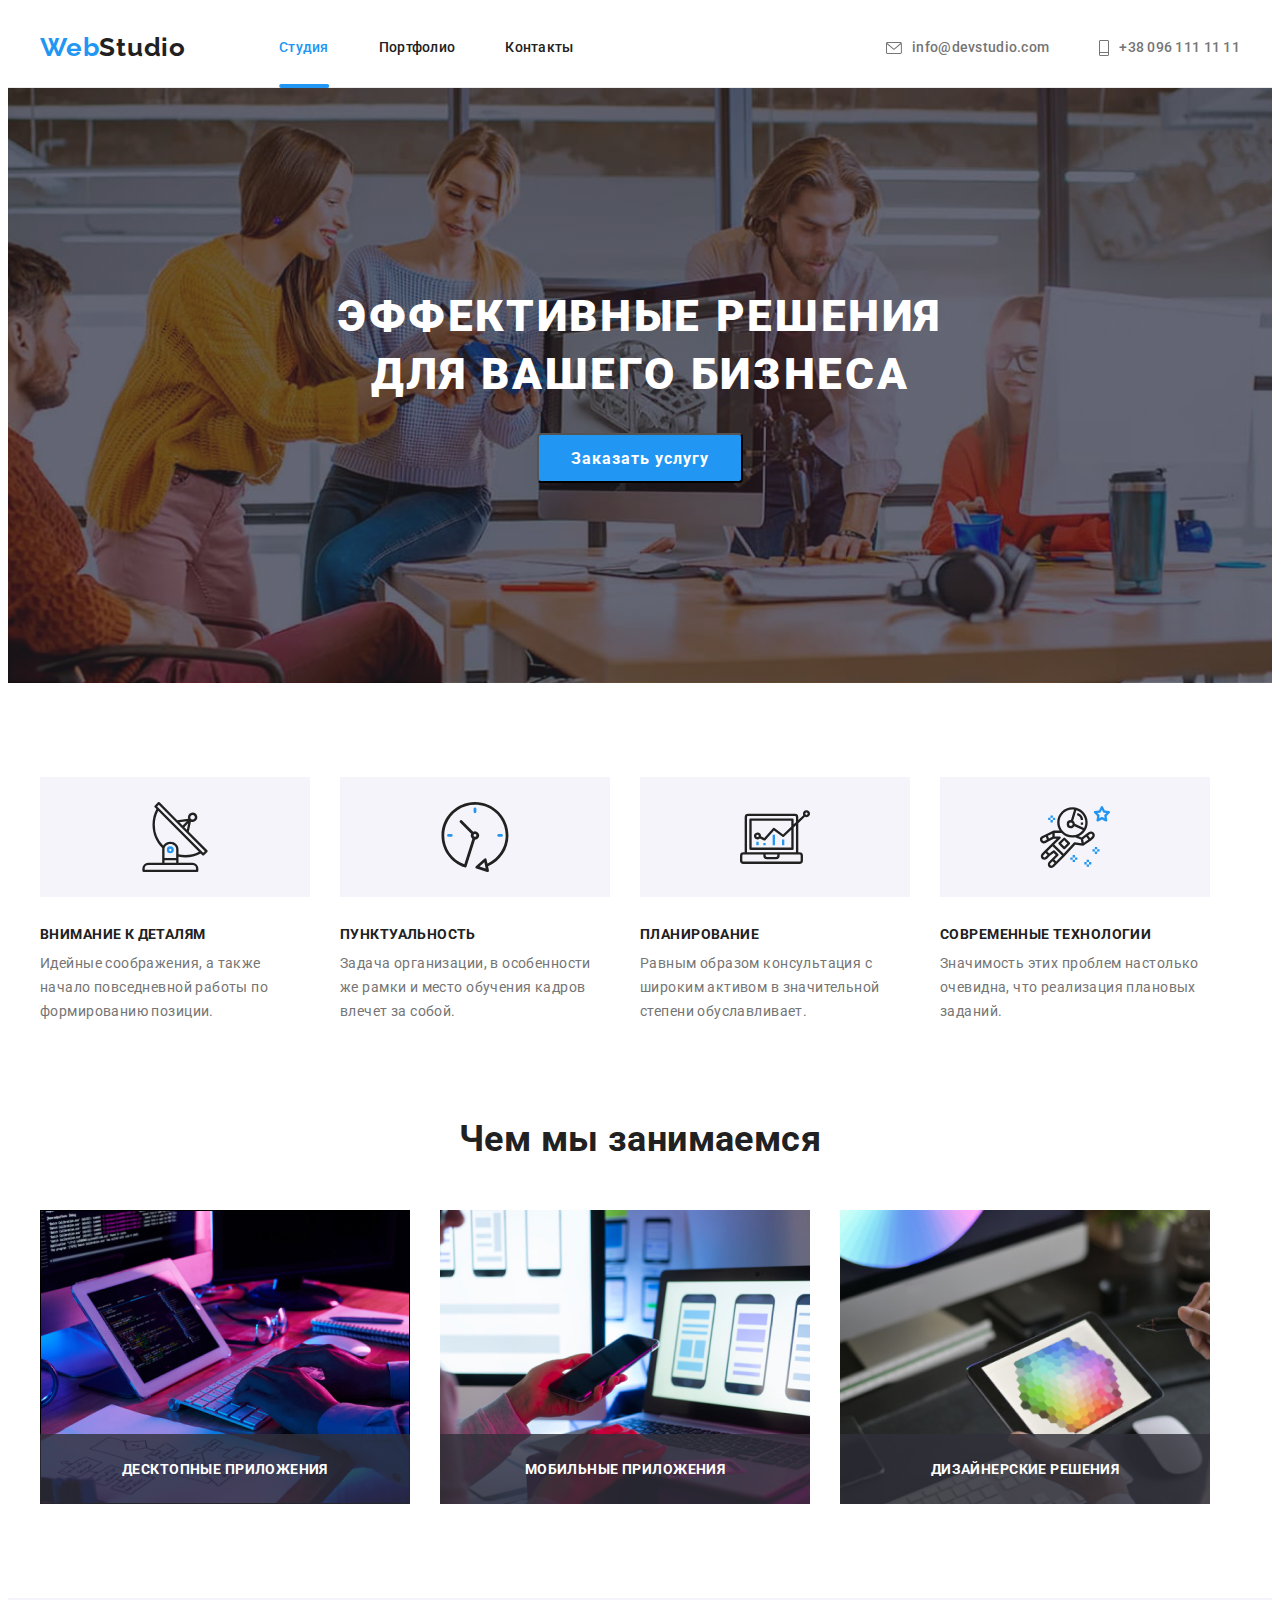
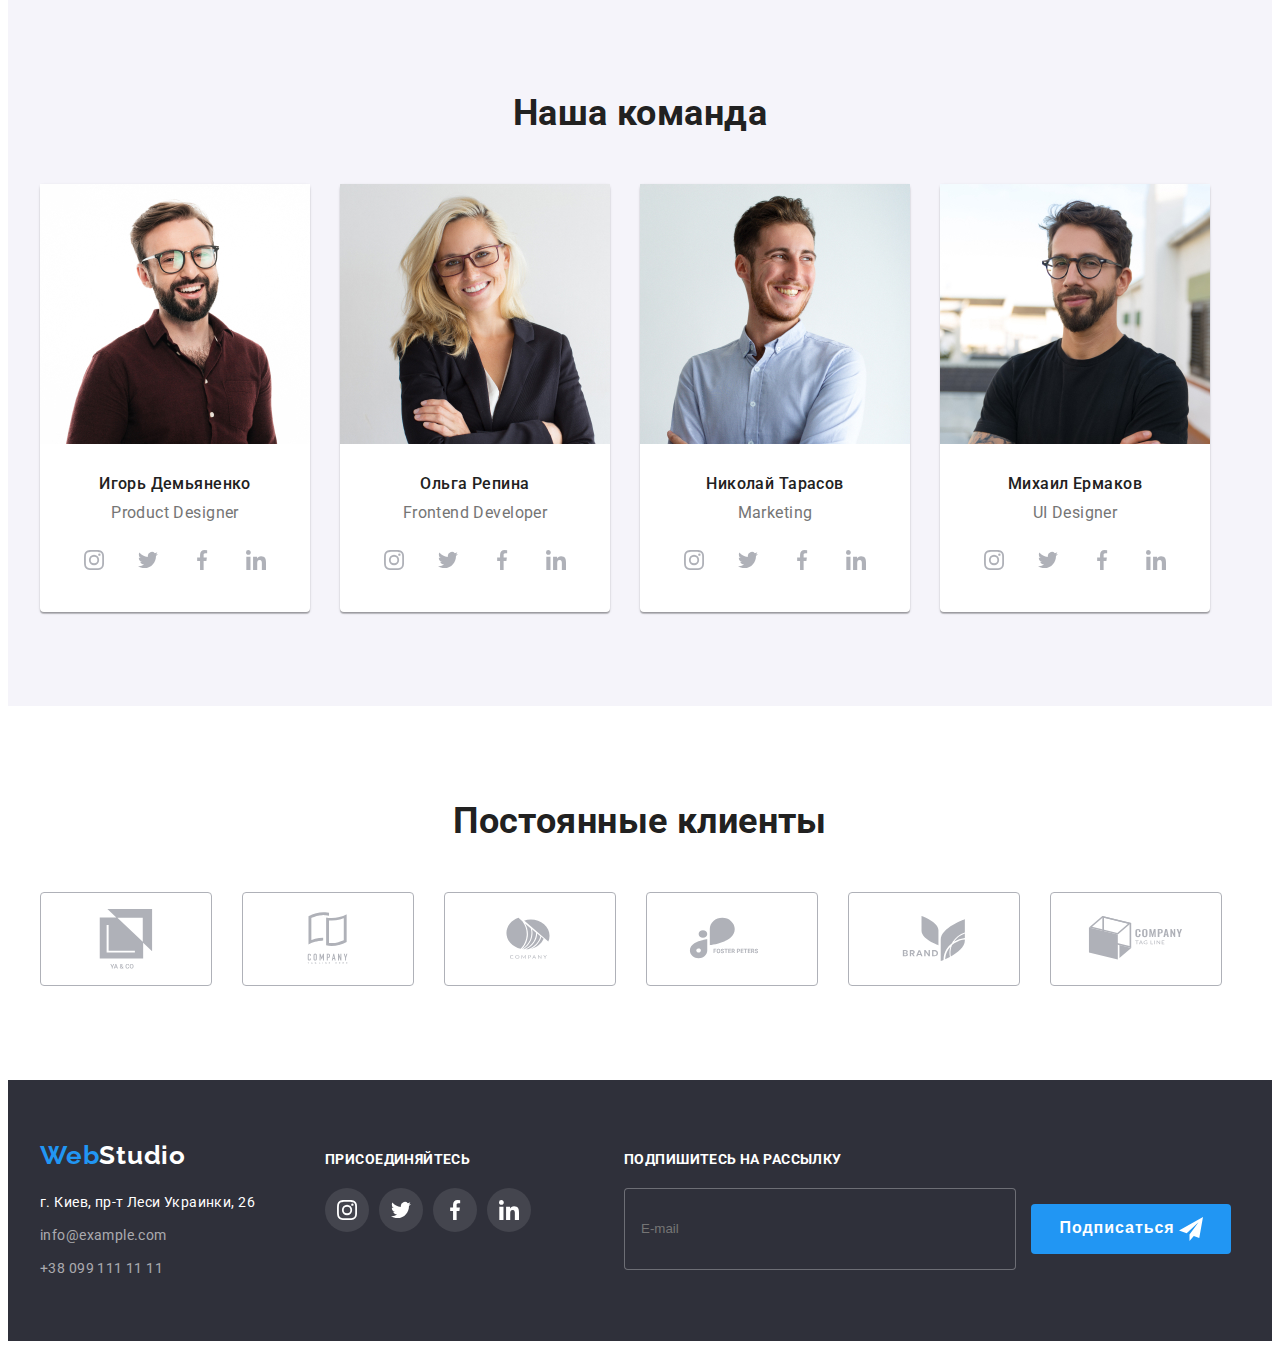
==== index.html @ 4525db83 "Добавляет файлы html и css" ====
<!DOCTYPE html>
<html lang="ru">

<head>
    <meta charset="UTF-8">
    <meta http-equiv="X-UA-Compatible" content="IE=edge">
    <meta name="viewport" content="width=device-width, initial-scale=1.0">
    <title>Document</title>
    <link rel="preconnect" href="https://fonts.googleapis.com">
    <link rel="preconnect" href="https://fonts.gstatic.com" crossorigin>
    <link
        href="https://fonts.googleapis.com/css2?family=Raleway:wght@700&family=Roboto:wght@400;500;700;900&display=swap"
        rel="stylesheet">
    <link rel="stylesheet" href="https://cdnjs.cloudflare.com/ajax/libs/modern-normalize/1.1.0/modern-normalize.min.css"
        integrity="sha512-wpPYUAdjBVSE4KJnH1VR1HeZfpl1ub8YT/NKx4PuQ5NmX2tKuGu6U/JRp5y+Y8XG2tV+wKQpNHVUX03MfMFn9Q=="
        crossorigin="anonymous" referrerpolicy="no-referrer" />
    <link rel="stylesheet" href="./css/style.css">
</head>

<body>
    <!--Главный хедер-->
    <header class="site-header">
        <!--Меню навигации-->
        <div class="container header-section">
            <nav class="nav">

                <a class="site-logo" href="/"><span>Web</span>Studio</a>

                <ul class="site-nav list">
                    <li class="menu-link">
                        <a href="" class="link current">Студия</a>
                    </li>
                    <li class="menu-link">
                        <a class="link" href="./portfolio.html">Портфолио</a>
                    </li>
                    <li class="menu-link">
                        <a class="link" href="">Контакты</a>
                    </li>
                </ul>
            </nav>
            <!--Контакты в меню-->
            <ul class="header-links list">
                <li class="contact-link">
                    <a class="link header-link" href="mailto:info@devstudio.com">
                        <svg class="header-icon" width="16px" height="12px">
                            <use href="./images/sprite.svg#mail"></use>
                        </svg>info@devstudio.com
                    </a>
                </li>
                <li class="contact-link">
                    <a class="link header-link" href="tel:+380961111111">
                        <svg class="header-icon" width="10px" height="16px">
                            <use href="./images/sprite.svg#mobile"></use>
                        </svg>+38 096 111 11 11

                    </a>
                </li>
            </ul>

        </div>

    </header>

    <main>
        <!--Герой-->
        <section class="section-hero">
            <div class="container">
                <h1 class="main-title">Эффективные решения <br>
                    для вашего бизнеса</h1>
                <button data-modal-open type="button" class="hero-button">
                    <!-- <svg class="hero-icon">
                        <use href="./images/sprite.svg#instagram"></use>
                    </svg>
                    <svg class="hero-icon-after">
                        <use href="./images/sprite.svg#twitter"></use>
                    </svg> -->
                    Заказать услугу
                </button>
            </div>
        </section>

        <!--Преимущества-->
        <section class="section-advant">
            <div class="container advant-section">
                <h2 class="section-title visually-hidden">Преимущества</h2>
                <ul class="list advant">

                    <li class="advant-descript">
                        <div class="svg-descript">
                            <svg class="descript-icon">
                                <use href="./images/sprite.svg#antenna"></use>
                            </svg>
                        </div>
                        <h3 class="subtitle">Внимание к деталям</h3>
                        <p class="descript">Идейные соображения, а также начало повседневной работы по формированию
                            позиции.</p>
                    </li>

                    <li class="advant-descript">
                        <div class="svg-descript">
                            <svg class="descript-icon">
                                <use href="./images/sprite.svg#clock"></use>
                            </svg>
                        </div>
                        <h3 class="subtitle">Пунктуальность</h3>
                        <p class="descript">Задача организации, в особенности же рамки и место обучения кадров влечет за
                            собой.</p>
                    </li>

                    <li class="advant-descript">
                        <div class="svg-descript">
                            <svg class="descript-icon">
                                <use href="./images/sprite.svg#diagram"></use>
                            </svg>
                        </div>
                        <h3 class="subtitle">Планирование</h3>
                        <p class="descript">Равным образом консультация с широким активом в значительной степени
                            обуславливает.</p>
                    </li>

                    <li class="advant-descript">
                        <div class="svg-descript">
                            <svg class="descript-icon">
                                <use href="./images/sprite.svg#astronaut"></use>
                            </svg>
                        </div>
                        <h3 class="subtitle">Современные технологии</h3>
                        <p class="descript">Значимость этих проблем настолько очевидна, что реализация плановых заданий.
                        </p>
                    </li>

                </ul>
            </div>
        </section>

        <!--Чем мы занимаемся-->
        <section class="section-works">
            <div class="container works">
                <h2 class="section-title">Чем мы занимаемся</h2>

                <ul class="works-list">

                    <li class="works-item">
                        <img class="works-img" src="./images/box1.jpg" width="370" alt="Рабочий стол с клавиатурой" />
                        <div class="works-container">
                            <h3 class="works-title">Десктопные приложения</h3>
                        </div>
                    </li>

                    <li class="works-item">
                        <img class="works-img" src="./images/box2.jpg" width="370" alt="Ноутбук с телефоном" />
                        <div class="works-container">
                            <h3 class="works-title">Мобильные приложения</h3>
                        </div>
                    </li>

                    <li class="works-item">
                        <img class="works-img" src="./images/box3.jpg" width="370" alt="Планшет с палитрой цветов" />
                        <div class="works-container">
                            <h3 class="works-title">Дизайнерские решения</h3>
                        </div>
                    </li>

                </ul>
            </div>

        </section>

        <!--Наша команда-->
        <section class="section-comand">
            <div class="container">
                <h2 class="section-title">Наша команда</h2>
                <ul class="list-comand">

                    <li class="comand-item">
                        <img class="comand-img" src="./images/img1.jpg" width="270" alt="Мужчина" />
                        <div class="item-container">
                            <h3 class="subtitle">Игорь Демьяненко</h3>
                            <p class="descript">Product Designer</p>
                            <ul class="comand-list-icon">

                                <li class="command-item-icon">
                                    <a class="comand-item-link" href="">
                                        <svg class="social-icon">
                                            <use href="./images/sprite.svg#instagram"></use>
                                        </svg>
                                    </a>
                                </li>

                                <li class="command-item-icon">
                                    <a class="comand-item-link" href="">
                                        <svg class="social-icon">
                                            <use href="./images/sprite.svg#twitter"></use>
                                        </svg>
                                    </a>
                                </li>

                                <li class="command-item-icon">
                                    <a class="comand-item-link" href="">
                                        <svg class="social-icon">
                                            <use href="./images/sprite.svg#facebook"></use>
                                        </svg>
                                    </a>
                                </li>

                                <li class="command-item-icon">
                                    <a class="comand-item-link" href="">
                                        <svg class="social-icon">
                                            <use href="./images/sprite.svg#linkedin"></use>
                                        </svg>
                                    </a>
                                </li>

                            </ul>
                        </div>
                    </li>

                    <li class="comand-item">
                        <img class="comand-img" src="./images/img2.jpg" width="270" alt="Девушка" />
                        <div class="item-container">
                            <h3 class="subtitle">Ольга Репина</h3>
                            <p class="descript">Frontend Developer</p>
                            <ul class="comand-list-icon">

                                <li class="command-item-icon">
                                    <a class="comand-item-link" href="">
                                        <svg class="social-icon">
                                            <use class="icon" href="./images/sprite.svg#instagram"></use>
                                        </svg>
                                    </a>
                                </li>

                                <li class="command-item-icon">
                                    <a class="comand-item-link" href="">
                                        <svg class="social-icon">
                                            <use href="./images/sprite.svg#twitter"></use>
                                        </svg>
                                    </a>
                                </li>

                                <li class="command-item-icon">
                                    <a class="comand-item-link" href="">
                                        <svg class="social-icon">
                                            <use href="./images/sprite.svg#facebook"></use>
                                        </svg>
                                    </a>
                                </li>

                                <li class="command-item-icon">
                                    <a class="comand-item-link" href="">
                                        <svg class="social-icon">
                                            <use href="./images/sprite.svg#linkedin"></use>
                                        </svg>
                                    </a>
                                </li>

                            </ul>
                        </div>
                    </li>

                    <li class="comand-item">
                        <img class="comand-img" src="./images/img3.jpg" width="270" alt="Мужчина" />
                        <div class="item-container">
                            <h3 class="subtitle">Николай Тарасов</h3>
                            <p class="descript">Marketing</p>
                            <ul class="comand-list-icon">

                                <li class="command-item-icon">
                                    <a class="comand-item-link" href="">
                                        <svg class="social-icon">
                                            <use class="icon" href="./images/sprite.svg#instagram"></use>
                                        </svg>
                                    </a>
                                </li>

                                <li class="command-item-icon">
                                    <a class="comand-item-link" href="">
                                        <svg class="social-icon">
                                            <use href="./images/sprite.svg#twitter"></use>
                                        </svg>
                                    </a>
                                </li>

                                <li class="command-item-icon">
                                    <a class="comand-item-link" href="">
                                        <svg class="social-icon">
                                            <use href="./images/sprite.svg#facebook"></use>
                                        </svg>
                                    </a>
                                </li>

                                <li class="command-item-icon">
                                    <a class="comand-item-link" href="">
                                        <svg class="social-icon">
                                            <use href="./images/sprite.svg#linkedin"></use>
                                        </svg>
                                    </a>
                                </li>

                            </ul>
                        </div>
                    </li>

                    <li class="comand-item">
                        <img class="comand-img" src="./images/img4.jpg" width="270" alt="Мужчина" />
                        <div class="item-container">
                            <h3 class="subtitle">Михаил Ермаков</h3>
                            <p class="descript">UI Designer</p>
                            <ul class="comand-list-icon">

                                <li class="command-item-icon">
                                    <a class="comand-item-link" href="">
                                        <svg class="social-icon">
                                            <use class="icon" href="./images/sprite.svg#instagram"></use>
                                        </svg>
                                    </a>
                                </li>

                                <li class="command-item-icon">
                                    <a class="comand-item-link" href="">
                                        <svg class="social-icon">
                                            <use href="./images/sprite.svg#twitter"></use>
                                        </svg>
                                    </a>
                                </li>

                                <li class="command-item-icon">
                                    <a class="comand-item-link" href="">
                                        <svg class="social-icon">
                                            <use href="./images/sprite.svg#facebook"></use>
                                        </svg>
                                    </a>
                                </li>

                                <li class="command-item-icon">
                                    <a class="comand-item-link" href="">
                                        <svg class="social-icon">
                                            <use href="./images/sprite.svg#linkedin"></use>
                                        </svg>
                                    </a>
                                </li>

                            </ul>
                        </div>
                    </li>

                </ul>
            </div>
        </section>

        <!--Клиенты-->
        <section class="clients">
            <div class="container">
                <h2 class="section-title">Постоянные клиенты</h2>
                <ul class="clients-list">
                    <li class="clients-item">
                        <a href="" class="clients-link">
                            <svg class="clients-icon">
                                <use href="./images/sprite.svg#logo1"></use>
                            </svg>
                        </a>
                    </li>
                    <li class="clients-item">
                        <a href="" class="clients-link">
                            <svg class="clients-icon">
                                <use href="./images/sprite.svg#logo2"></use>
                            </svg>
                        </a>
                    </li>
                    <li class="clients-item">
                        <a href="" class="clients-link">
                            <svg class="clients-icon">
                                <use href="./images/sprite.svg#logo3"></use>
                            </svg>
                        </a>
                    </li>
                    <li class="clients-item">
                        <a href="" class="clients-link">
                            <svg class="clients-icon">
                                <use href="./images/sprite.svg#logo4"></use>
                            </svg>
                        </a>
                    </li>
                    <li class="clients-item">
                        <a href="" class="clients-link">
                            <svg class="clients-icon">
                                <use href="./images/sprite.svg#logo5"></use>
                            </svg>
                        </a>
                    </li>
                    <li class="clients-item">
                        <a href="" class="clients-link">
                            <svg class="clients-icon">
                                <use href="./images/sprite.svg#logo6"></use>
                            </svg>
                        </a>
                    </li>

                </ul>
            </div>
        </section>
    </main>

    <footer class="footer">
        <div class="container footer-container">
            <div class="adress-container">
                <a class="site-logo footer-logo" href="/"><span>Web</span>Studio</a>
                <address class="footer-discript">

                    <p class="footer-item">г. Киев, пр-т Леси Украинки, 26</p>

                    <a href="" class="footer-link">info@example.com</a>

                    <a href="" class="footer-link">+38 099 111 11 11</a>


                </address>
            </div>

            <div class="join">
                <p class="join-title">Присоединяйтесь</p>
                <ul class="join-list">
                    <li class="join-item">
                        <a href="" class="join-link">
                            <svg class="join-icon">
                                <use href="./images/sprite.svg#instagram"></use>
                            </svg>
                        </a>
                    </li>
                    <li class="join-item">
                        <a href="" class="join-link">
                            <svg class="join-icon">
                                <use href="./images/sprite.svg#twitter"></use>
                            </svg>
                        </a>
                    </li>
                    <li class="join-item">
                        <a href="" class="join-link">
                            <svg class="join-icon">
                                <use href="./images/sprite.svg#facebook"></use>
                            </svg>
                        </a>
                    </li>
                    <li>
                        <a href="" class="join-link">
                            <svg class="join-icon">
                                <use href="./images/sprite.svg#linkedin"></use>
                            </svg>
                        </a>
                    </li>
                </ul>
            </div>

            <form class="footer-form" name="footer-form">
                <p class="join-title">Подпишитесь на рассылку</p>
                <label for="mail"></label>
                <input class="footer-input" type="email" name="mail" placeholder="E-mail" id="mail">
                <button class="submit-button" type="submit">
                    <svg class="submit-icon">
                        <use href="./images/sprite.svg#join"></use>
                    </svg>
                    Подписаться
                </button>

            </form>
        </div>
    </footer>

    <div class="backdrop is-hidden" data-modal>
        <div class="modal">
            <button type="button" class="modal-button" data-modal-close>
                <svg class="modal-icon-close">
                    <use href="./images/sprite.svg#close"></use>
                </svg>
            </button>
            <form class="modal-form" name="modal-form" autocomplete="off">
                <p class="modal-form-title">Оставьте свои данные, мы вам перезвоним</p>

                <ul class="modal-form-list">

                    <li class="modal-form-item">
                        <label class="modal-form-label" for="user-name">Имя</label>
                        <input class="modal-form-input" type="text" name="user-name" id="user-name" autocomplete="name">
                        <svg class="modal-icon" width="12px" height="12px">
                            <use href="./images/sprite.svg#name"></use>
                        </svg>
                    </li>

                    <li class="modal-form-item">
                        <label class="modal-form-label" for="user-phone">Телефон</label>
                        <input class="modal-form-input" type="tel" name="user-phone" id="user-phone" autocomplete="tel">
                        <svg class="modal-icon" width="13" height="13">
                            <use href="./images/sprite.svg#phonem"></use>
                        </svg>
                    </li>

                    <li class="modal-form-item">
                        <label class="modal-form-label" for="user-mail">Почта</label>
                        <input class="modal-form-input" type="email" name="mail" id="user-mail" autocomplete="email">
                        <svg class="modal-icon" width="15" height="12">
                            <use href="./images/sprite.svg#mailm"></use>
                        </svg>
                    </li>

                    <li class="modal-form-item">
                        <label class="modal-form-label" for="comments">Комментарий</label>
                        <textarea class="modal-form-textarea" name="comments" rows="6" id="comments"
                            placeholder="Введите текст"></textarea>
                    </li>

                </ul>

                <p class="form-conditions">
                    <label class="form-checkbox-label">
                        <input class="form-checkbox" type="checkbox" name="condition" value="yes">
                        <svg class="form-checkbox-icon" width="16px" height="16px">
                            <use href="./images/sprite.svg#icon-check"></use>
                        </svg>
                        <span>Соглашаюсь с рассылкой и принимаю
                            <a class="form-conditions-link" href=""> Условия договора
                            </a>
                        </span>
                    </label>
                </p>

                <button type="submit" class="modal-form-button">Отправить</button>


            </form>
        </div>
    </div>

    <script src="./js/modal.js">

    </script>

</body>

</html>
---- css/style.css ----
:root {
  --main-text-color: #212121;
  --second-text-color: #757575;
  --another-text-color: rgba(255, 255, 255, 0.6);
  --akcent-color: #2196f3;
  --bg-color: #ffffff;
  --second-bg-color: #f5f4fa;
  --footer-bg-color: #2f303a;
  --icn-color: #afb1b8;
  --transition-timing: cubic-bezier(0.4, 0, 0.2, 1);
}

body {
  /* padding-top: 80px; */
  color: var(--main-text-color);

  font-size: 14px;
  font-family: Roboto, sans-serif;
  font-style: normal;
  font-weight: normal;
  letter-spacing: 0.03em;
}

img {
  display: block;
}

h1,
h2,
h3,
p,
a,
ul {
  margin: 0;
  padding: 0;
}

ul {
  list-style: none;
}

/* цвет основного текста #212121 */
/* вторичный цвет текста #757575 */
/* дополнительный цвет текста rgba(255, 255, 255, 0,6) */
/* акцент #2196F3 */
/* белый #FFFFFF */
/* вторичный цвет фона #F5F4FA */

/* Шапка сайта */

.list {
  list-style: none;
}

.header-section,
.nav,
.header-links {
  display: flex;
  padding: 0;
}

.site-header {
  /* position: fixed;
  width: 100%;
  top: 0; */
  border-bottom: 1px solid rgba(236, 236, 236, 1);
  background-color: var(--bg-color);
  /* z-index: 999; */
}

.header-section {
  align-items: center;
}

.container {
  width: 1200px;
  margin-right: auto;
  margin-left: auto;

  padding-left: 15px;
  padding-right: 15px;
}

.nav {
  align-items: center;
}

.site-logo {
  color: var(--main-text-color);

  font-family: Raleway, sans-serif;
  font-weight: bold;
  font-size: 26px;
  line-height: 1.2;
  letter-spacing: 0.03em;
  text-decoration: none;
}

.site-logo span {
  color: var(--akcent-color);
}

.site-nav {
  margin: 0;
}

.site-nav .link {
  padding-top: 32px;
  padding-bottom: 32px;

  transition-property: color;
  transition-duration: 250ms;
  transition-timing-function: linear;
}

.site-nav .link:hover,
.site-nav .link:focus {
  color: var(--akcent-color);
}

.site-nav {
  display: flex;
  margin-left: 93px;
  padding: 0;
}

.menu-link:not(:last-child) {
  margin-right: 50px;
}

.site-nav .link {
  display: block;
}

.site-nav .link.current {
  color: var(--akcent-color);
}

.menu-link {
  position: relative;
}

.menu-link .current::after {
  content: "";
  display: inline-block;
  position: absolute;
  width: 100%;
  height: 4px;
  bottom: -1px;
  left: 50%;
  transform: translateX(-50%);

  background-color: var(--akcent-color);
  border-radius: 2px;
}

.header-links {
  display: flex;
  justify-content: center;
  align-items: baseline;

  margin-left: auto;
}

.contact-link + .contact-link {
  margin-left: 50px;
}

.link {
  color: var(--main-text-color);

  font-style: normal;
  text-decoration: none;
  font-weight: 500;
  font-size: 14px;
  line-height: 1.1em;
  letter-spacing: 0.02em;
}

.header-adress {
  margin-left: auto;
}

.header-links {
  display: flex;
  align-items: center;
}

.header-links .link,
.footer-discript .link {
  color: var(--second-text-color);

  transition-property: color;
  transition-duration: 250ms;
  transition-timing-function: linear;
}

.header-links .link:hover,
.header-links .link:focus {
  color: var(--akcent-color);
}

.header-link {
  display: flex;
  align-items: center;
}

.header-link:hover .header-icon {
  fill: var(--akcent-color);
}

.header-icon {
  margin-right: 10px;
  border: 0;

  fill: var(--second-text-color);

  transition-property: fill;
  transition-duration: 250ms;
  transition-timing-function: linear;
}

/* основной сайт */

/* секция герой */

.main-title {
  margin-bottom: 30px;

  color: var(--bg-color);
  font-weight: 900;
  font-size: 44px;
  line-height: 1.3;
  letter-spacing: 0.06em;
  text-transform: uppercase;
}

.section-hero {
  max-width: 1600px;
  margin-left: auto;
  margin-right: auto;
  background-image: linear-gradient(
      to bottom,
      rgba(47, 48, 58, 0.4),
      rgba(47, 48, 58, 0.4)
    ),
    url(../images/Img.jpg);
  background-repeat: no-repeat;
  background-position: center;
  background-size: cover;
  text-align: center;
  padding: 200px 0px;
}

.hero-button {
  display: inline-block;
  position: relative;
  min-width: 200px;
  height: 50px;
  padding: 10px 32px;
  /* margin-bottom: 0; */

  border-radius: 4px;

  color: var(--bg-color);
  background-color: var(--akcent-color);

  font-size: 16px;
  font-family: inherit;
  font-style: inherit;
  font-weight: bold;
  font-size: 16px;
  line-height: 1.8em;
  letter-spacing: 0.06em;

  overflow: hidden;

  cursor: pointer;

  transition-property: background-color;
  transition-duration: 250ms;
  transition-timing-function: linear;
}

/* .hero-icon {
  display: inline-flex;
  justify-content: center;
  align-items: baseline;
  width: 20px;
  height: 20px;

  position: absolute;
  top: 50%;
  left: 5px;
  transform: translateY(-50%);

  transition-property: transform;
  transition-duration: 500ms;
  transition-timing-function: cubic-bezier(0.4, 0, 0.2, 1);
}

.hero-button:hover .hero-icon {
  transform: translateY(-45px);
}

.hero-icon-after {
  display: inline-flex;
  justify-content: center;
  align-items: baseline;
  width: 20px;
  height: 20px;

  position: absolute;
  bottom: -50%;
  left: 5px;
  transform: translateY(-50%);

  transition-property: transform;
  transition-duration: 500ms;
  transition-timing-function: cubic-bezier(0.4, 0, 0.2, 1);
}

.hero-button:hover .hero-icon-after {
  transform: translateY(-35px);
} */

/* .hero-button::before {
  content: "";
  display: inline-block;
  margin-right: 10px;
  width: 20px;
  height: 20px;

  
  background-image: url("../images/sprite.svg#instagram");

  transition-property: transform;
  transition-duration: 500ms;
  transition-timing-function: cubic-bezier(0.4, 0, 0.2, 1);
}

.hero-button::after {
  position: absolute;
  content: "";
  display: inline-block;

  top: 50%;
  left: 32px;

  width: 20px;
  height: 20px;
  transform: translateY(calc(-50% + 35px));

  background-color: tomato;

  transition-property: transform;
  transition-duration: 500ms;
  transition-timing-function: cubic-bezier(0.4, 0, 0.2, 1);
}

.hero-button:hover::before {
  transform: translateY(-35px);
}

.hero-button:hover::after {
  transform: translateY(-50%);
} */

.hero-button:hover,
.hero-button:focus {
  background-color: #188ce8;
}

/* Преимущества */
.section-advant {
  margin-bottom: 0;
  padding-top: 94px;
  padding-bottom: 94px;
}

.visually-hidden {
  position: absolute;
  width: 1px;
  height: 1px;
  margin: -1px;
  border: 0;
  padding: 0;

  white-space: nowrap;
  clip-path: inset(100%);
  clip: rect(0 0 0 0);
  overflow: hidden;
}

.advant {
  display: flex;
  flex-wrap: wrap;
  margin: 0;
  padding: 0;
}

.advant-descript {
  width: 270px;
}

.svg-descript {
  display: inline-flex;
  justify-content: center;
  align-items: center;
  margin-bottom: 30px;
  width: 270px;
  height: 120px;
  background-color: var(--second-bg-color);
}

.descript-icon {
  width: 70px;
  height: 70px;
}

/* .advant-descript::before {
  display: block;
  content: "";
  margin-bottom: 30px;
  height: 120px;

  background-color: var(--second-bg-color);
  background-repeat: no-repeat;
  background-position: center;
  background-size: auto;
} */

.advant-descript:nth-child(1):before {
  background-image: url(../images/icons.svg/antenna.svg);
}
.advant-descript:nth-child(2):before {
  background-image: url(../images/icons.svg/clock.svg);
}
.advant-descript:nth-child(3):before {
  background-image: url(../images/icons.svg/diagram.svg);
}
.advant-descript:nth-child(4):before {
  background-image: url(../images/icons.svg/astronaut.svg);
}

.advant-descript:not(:last-child) {
  margin-right: 30px;
}

.section-title {
  margin-bottom: 50px;
  font-weight: 700;
  font-size: 36px;
  text-align: center;
}

.section-advant .section-title {
  height: 0px;
  padding: 0;
  margin-top: 0;
  margin-bottom: 94px;
}

.subtitle {
  margin-top: 0;
}

.list.advant .subtitle {
  margin-bottom: 10px;
}

.section-advant .subtitle {
  font-size: 14px;
  font-weight: bold;
  line-height: 1.1em;
  letter-spacing: 0.03em;
  text-transform: uppercase;
}

.section-advant .descript {
  color: var(--second-text-color);

  line-height: 1.7em;
}

/* Чем мы занимаемся */
.section-works {
  margin: 0;
  padding-bottom: 94px;
}

.section-title {
  margin-bottom: 50px;
}

.works-list {
  display: flex;
  flex-wrap: wrap;
  margin: 0;
  padding: 0;

  list-style-type: none;
}

.works-item {
  position: relative;
  max-width: calc((100%-60px) / 3);
}

.works-item:hover .works-container {
}

.works-item:not(:nth-child(3n + 3)) {
  margin-right: 30px;
}

.works-item:nth-child(n + 4) {
  margin-top: 30px;
}

.works-container {
  position: absolute;
  bottom: 0;
  padding-top: 27px;
  padding-bottom: 27px;
  width: 100%;

  background-color: rgba(47, 48, 58, 0.8);
}

.works-title {
  padding: 0;
  color: var(--bg-color);
  font-size: 14px;
  font-weight: 700;
  text-align: center;
  text-transform: uppercase;
}

/* Hаша команда */
.section-comand {
  background-color: var(--second-bg-color);
  padding-top: 94px;
  padding-bottom: 94px;
}

.list-comand {
  display: flex;
  flex-wrap: wrap;
  margin: 0;
  padding: 0;

  list-style: none;
}

.comand-item {
  max-width: calc((100%-90px) / 4);
  background-color: var(--bg-color);

  border-radius: 4px;
  box-shadow: 0px 1px 3px rgba(0, 0, 0, 0.12), 0px 1px 1px rgba(0, 0, 0, 0.14),
    0px 2px 1px rgba(0, 0, 0, 0.2);
}

.comand-item:not(:nth-child(4n + 4)) {
  margin-right: 30px;
}

.item-container {
  display: block;
  padding: 30px 32px;
}

.section-comand .subtitle,
.section-comand .descript {
  font-size: 16px;
  line-height: 1.2;
  text-align: center;
}

.section-comand .descript {
  color: var(--second-text-color);
}

.section-comand .subtitle {
  font-weight: 500;
  margin-bottom: 10px;
}

.command-item-icon {
  margin: 0;
  padding: 0;
}

.comand-list-icon {
  display: flex;

  margin-top: 16px;
}

.command-item-icon:not(:last-child) {
  margin-right: 10px;
}

.comand-item-link {
  display: inline-flex;
  justify-content: center;
  align-items: center;
  padding: 0;
  width: 44px;
  height: 44px;
  border-radius: 50%;

  color: #afb1b8;

  transition-property: background-color;
  transition-duration: 250ms;
  transition-timing-function: linear;
}

.comand-item-link:hover {
  background-color: var(--akcent-color);
}

.comand-item-link:hover .social-icon {
  fill: var(--bg-color);
}

.social-icon {
  width: 20px;
  height: 20px;
  fill: currentColor;

  transition-property: fill;
  transition-duration: 250ms;
  transition-timing-function: linear;
}

.social-icon:hover {
  fill: var(--bg-color);
}

/* Клипенты */
.clients {
  padding-top: 94px;
  padding-bottom: 94px;
}

.clients-list {
  display: flex;
  padding: 0;
}

.clients-link {
  display: inline-flex;
  justify-content: center;
  align-items: center;
  width: 170px;
  height: 92px;

  border: 1px solid var(--icn-color);
  border-radius: 4px;

  transition-property: border;
  transition-duration: 250ms;
  transition-timing-function: linear;
}

.clients-icon {
  width: 106px;
  height: 60px;

  fill: var(--icn-color);

  transition-property: fill;
  transition-duration: 250ms;
  transition-timing-function: linear;
}

.clients-link:hover {
  border-color: var(--akcent-color);
}

.clients-link:hover .clients-icon {
  fill: var(--akcent-color);
}

.clients-item:not(:last-child) {
  margin-right: 30px;
}

/* Футер */
.footer {
  padding-top: 60px;
  padding-bottom: 60px;
  background-color: var(--footer-bg-color);
}

.footer-logo {
  padding: 0;
  color: var(--bg-color);
}

.footer-discript {
  margin-top: 20px;
  padding: 0;
}

.footer-item {
  margin: 0;
}

.footer-item:not(:last-child) {
  margin-bottom: 9px;
}

.footer-link:not(:last-child) {
  margin-bottom: 9px;
}

.footer-link {
  display: block;
  color: rgba(255, 255, 255, 0.6);

  text-decoration: none;

  transition-property: color;
  transition-duration: 250ms;
  transition-timing-function: linear;
}

.footer-link:hover,
.footer-link:focus {
  color: var(--second-bg-color);
}

.footer-container {
  display: flex;
  align-items: baseline;
}

.join {
  margin-left: 70px;
}

.join-title {
  margin-bottom: 20px;
  color: var(--bg-color);

  font-weight: 700;
  line-height: 1.2;
  text-transform: uppercase;
}

.join-list {
  display: inline-flex;
}

.join-item:not(:last-child) {
  margin-right: 10px;
}

.join-link {
  display: inline-flex;
  justify-content: center;
  align-items: center;
  width: 44px;
  height: 44px;
  background-color: rgba(255, 255, 255, 0.1);
  color: var(--bg-color);

  border-radius: 50%;

  transition-property: background-color;
  transition-duration: 250ms;
  transition-timing-function: linear;
}

.join-link:hover,
.join-link:focus {
  background-color: var(--akcent-color);
}

.join-icon {
  width: 20px;
  height: 20px;
  fill: currentColor;
}

/* Секция портфолио */

.portfolio {
  padding-top: 94px;
  padding-bottom: 94px;
}

.section-portfolio .subtitle {
  color: var(--main-text-color);

  font-weight: bold;
  font-size: 18px;
  line-height: 2;
}

.portfolio-button-list {
  display: flex;
  justify-content: center;
  margin-top: 0;
  margin-bottom: 50px;
}

.portfolio-list {
  display: flex;
  flex-wrap: wrap;
  margin: 0;
  padding: 0;

  list-style: none;
}

.portfolio-buttons {
  border-radius: 4px;
}

.button {
  display: inline-block;
  color: var(--main-text-color);
  background-color: var(--second-bg-color);

  font-family: Roboto, sans-serif;
  font-style: normal;
  font-weight: 500;
  font-size: 16px;
  line-height: 1.6em;

  cursor: pointer;

  padding: 6px 22px;
  border: 0;
  border-radius: 4px;

  transition-property: background-color, box-shadow, color;
  transition-duration: 250ms;
  transition-timing-function: linear;
}

.button:hover,
.button:focus {
  color: var(--bg-color);
  background-color: var(--akcent-color);
  box-shadow: 0px 3px 1px rgba(0, 0, 0, 0.1), 0px 1px 2px rgba(0, 0, 0, 0.08),
    0px 2px 2px rgba(0, 0, 0, 0.12);
}

.portfolio-items {
  padding: 0;
  max-width: calc((100%-60px) / 3);
}

.portfolio-link {
  display: block;
  padding: 0;
  text-decoration: none;
  overflow: hidden;
}

.portfolio-link:hover,
.portfolio-link:focus {
  box-shadow: 0px 1px 1px rgba(0, 0, 0, 0.12), 0px 4px 4px rgba(0, 0, 0, 0.06),
    1px 4px 6px rgba(0, 0, 0, 0.16);
}

.product-img-thumb {
  position: relative;
  overflow: hidden;
}

.portfolio-img {
  overflow: hidden;
}

.portfolio-descript-hover {
  position: absolute;
  top: 0;
  left: 0;
  padding: 63px 24px;
  width: 100%;
  height: 100%;

  transform: translateY(101%);

  font-size: 18px;
  line-height: 1.5;
  color: var(--bg-color);

  background-color: rgba(33, 150, 243, 0.9);

  transition-property: transform;
  transition-duration: 250ms;
  transition-timing-function: linear;
}

.portfolio-link:hover .portfolio-descript-hover {
  transform: translateX(0);
}

.descriopion-container {
  border: 1px solid #eeeeee;
  border-top: 0;
  padding: 20px 24px;
}

.portfolio-items:not(:nth-child(3n + 3)) {
  margin-right: 30px;
}

.portfolio-items:not(:nth-last-child(-n + 3)) {
  margin-bottom: 30px;
}

.portfolio-buttons:not(:last-child) {
  margin-right: 8px;
}

.section-portfolio .descript {
  color: var(--second-text-color);

  font-size: 16px;
  line-height: 1.8;
}

.portfolio {
  margin: 0;
  padding: 94px 0;

  text-decoration: none;
}

.portfolio .subtitle {
  margin-top: 0;
  margin-bottom: 4px;

  line-height: 2;
}

.portfolio .descript {
  margin-top: 0;

  line-height: 1.8em;
}

/* Футер */

.footer-section {
  background-color: #2f303a;
}

.footer-discript {
  color: var(--bg-color);

  font-weight: normal;
  font-style: normal;
  font-size: 14px;
  line-height: 1.7em;
  letter-spacing: 0.03em;
}

.footer-section .site-logo {
  color: var(--bg-color);
}

.link.footer-link:hover,
.link.footer-link:focus {
  color: var(--bg-color);
}

.footer-links:last-child {
  margin-bottom: 0;
}

.footer-form {
  margin-left: 93px;
}

.footer-form input {
  width: 358px;
  height: 50px;

  padding: 15px 16px;
  border: 1px solid rgba(255, 255, 255, 0.3);

  border-radius: 4px;
  background-color: var(--footer-bg-color);
  color: var(--second-bg-color);
}

.footer-input:focus {
  outline: none;
}

.submit-button {
  display: inline-flex;
  align-items: center;
  margin-left: 12px;
  padding: 10px 28px;
  position: relative;
  width: 200px;
  height: 50px;
  border: 0;
  border-radius: 4px;

  background-color: var(--akcent-color);
  color: #ffffff;

  font-size: 16px;
  font-weight: 700;
  line-height: 1.8;
  letter-spacing: 0.06em;
  color: var(--bg-color);

  /* text-align: left; */

  cursor: pointer;

  transition-property: background-color;
  transition-duration: 250ms;
  transition-timing-function: linear;
}

.submit-button:hover,
.submit-button:focus {
  background-color: #188ce8;
}

.submit-icon {
  /* margin-left: 12px; */
  position: absolute;
  width: 24px;
  height: 24px;
  top: 13px;
  right: 28px;
}

/* Модальное окно */

.backdrop {
  position: fixed;
  top: 0;
  left: 0;

  width: 100%;
  height: 100%;

  background-color: rgba(0, 0, 0, 0.2);

  transition: opacity 500ms var(--transition-timing);

  opacity: 1;
}

.backdrop.is-hidden {
  opacity: 0;
  pointer-events: none;
}

.modal {
  position: absolute;
  padding: 40px 39px;
  top: 50%;
  left: 50%;
  transform: translate(-50%, -50%) scale(1);

  min-width: 528px;
  min-height: 581px;

  background-color: var(--bg-color);
  border-radius: 4px;

  transition: transform 250ms var(--transition-timing);
}

.backdrop.is-hidden .modal {
  transform: translate(-50%, -50%) scale(0.8);
}

.modal-button {
  position: absolute;
  display: flex;
  justify-content: center;
  align-items: center;
  margin: 0;
  padding: 0;
  top: 8px;
  right: 8px;

  width: 30px;
  height: 30px;

  border: 1px solid rgba(0, 0, 0, 0.1);
  border-radius: 50%;

  background-color: var(--bg-color);

  cursor: pointer;
}

.modal-icon-close {
  display: inline-flex;
  width: 11px;
  height: 11px;

  transition: fill 250ms var(--transition-timing);
}

.modal-button:hover {
  fill: var(--akcent-color);
}

.modal-form {
  width: 448px;
}
.modal-form-title {
  margin-bottom: 12px;
  text-align: center;
  font-size: 20px;
  font-weight: 700;
  line-height: 1.2;
}

.modal-form-label {
  display: inline-flex;
}

.modal-form-item {
  margin-bottom: 10px;
  padding: 0;
  position: relative;
  display: flex;
  flex-direction: column;
  width: 448px;
  cursor: pointer;
}

.modal-form-item:hover .modal-form-input {
  border: 1px solid var(--akcent-color);
}

.modal-form-label {
  margin-bottom: 4px;

  color: var(--second-text-color);
}

.modal-form-input {
  padding: 12px 42px;
  width: 448;
  height: 40px;

  border: 1px solid rgba(33, 33, 33, 0.2);
  border-radius: 4px;

  cursor: pointer;

  transition: border 250ms var(--transition-timing);
}

.modal-form-input:hover,
.modal-form-input:focus,
.modal-form-input:active,
.modal-form-textarea:hover,
.modal-form-textarea:focus {
  border-color: var(--akcent-color);
  outline: none;
}

.modal-icon {
  display: inline-flex;
  position: absolute;
  top: 70%;
  left: 15px;
  transform: translateY(-70%);

  transition: fill 250ms var(--transition-timing);
}

.modal-form-input:hover + .modal-icon {
  fill: var(--akcent-color);
}

.modal-form-input:focus + .modal-icon {
  fill: var(--akcent-color);
}

.modal-form-textarea {
  margin-bottom: 20px;
  padding: 12px 16px;
  height: 120px;

  border: 1px solid rgba(33, 33, 33, 0.2);
  border-radius: 4px;
  resize: none;

  cursor: pointer;
}

.form-conditions {
  margin-bottom: 30px;
  text-align: center;
}

.form-conditions-link {
  color: var(--akcent-color);
}

/* .form-checkbox-label::before {
  content: "";
  display: inline-block;
  width: 16px;
  height: 15px;
  background-color: blue;
} */

.form-checkbox-label {
  display: inline-flex;
  align-items: center;
}

.form-checkbox {
  position: absolute;

  -webkit-appearance: none;
  -moz-appearance: none;
  appearance: none;
}

.form-checkbox-icon {
  display: inline-flex;
  margin-right: 8px;

  border: 2px solid var(--main-text-color);
  border-radius: 2px;

  background-color: var(--bg-color);
  fill: var(--bg-color);
}

.form-checkbox:checked + .form-checkbox-icon {
  background-color: var(--akcent-color);
  border: 0px;
  /* fill: var(--bg-color); */
}

.form-checkbox:checked {
  width: 50px;
  height: 50px;
}

.modal-form-button {
  display: block;
  padding: 10px 56px;
  width: 200px;
  height: 50px;
  margin-left: auto;
  margin-right: auto;

  border-radius: 4px;
  border: 0;

  font-weight: 700;
  font-size: 16px;
  line-height: 1.9;
  letter-spacing: 0.06em;

  background-color: var(--akcent-color);
  color: var(--bg-color);

  cursor: pointer;

  transition-property: background-color;
  transition-duration: 250ms;
  transition-timing-function: var(--transition-timing);
}

.modal-form-button:hover,
.modal-form-button:focus {
  background-color: #188ce8;
}
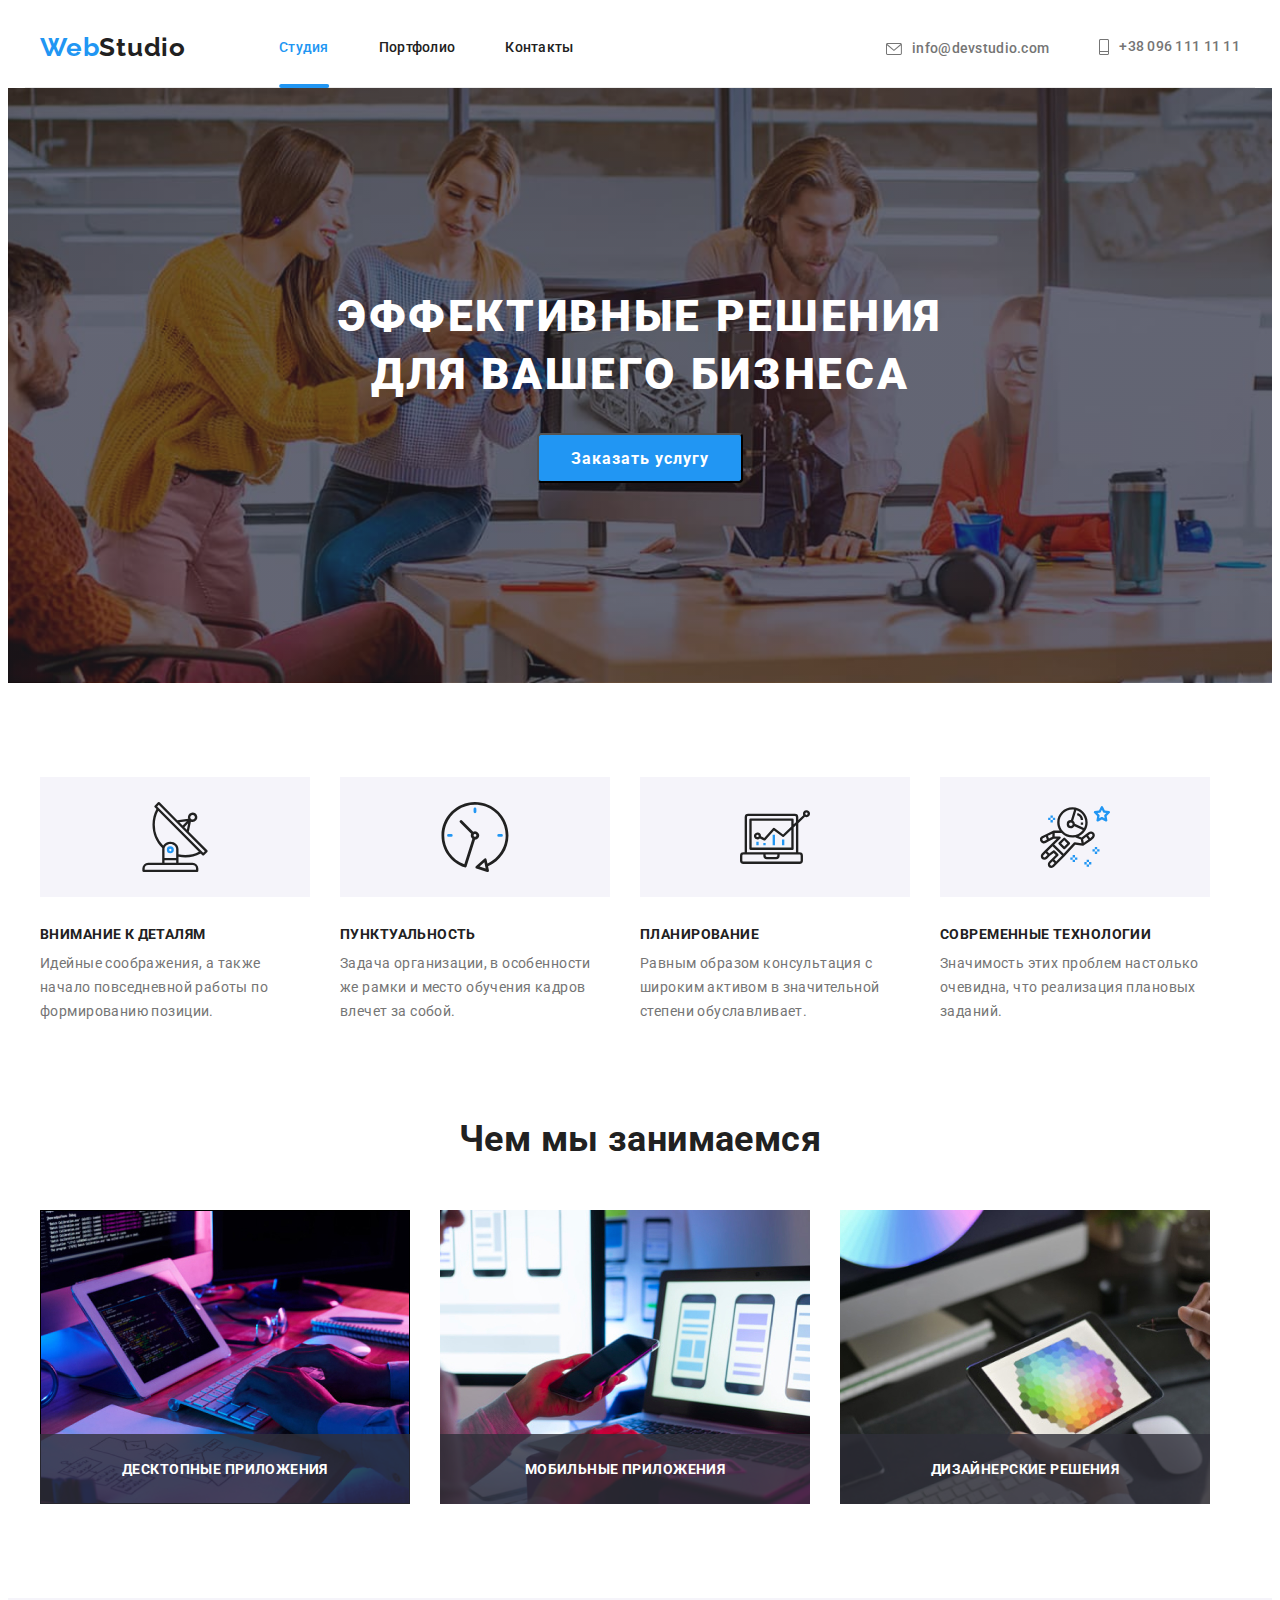
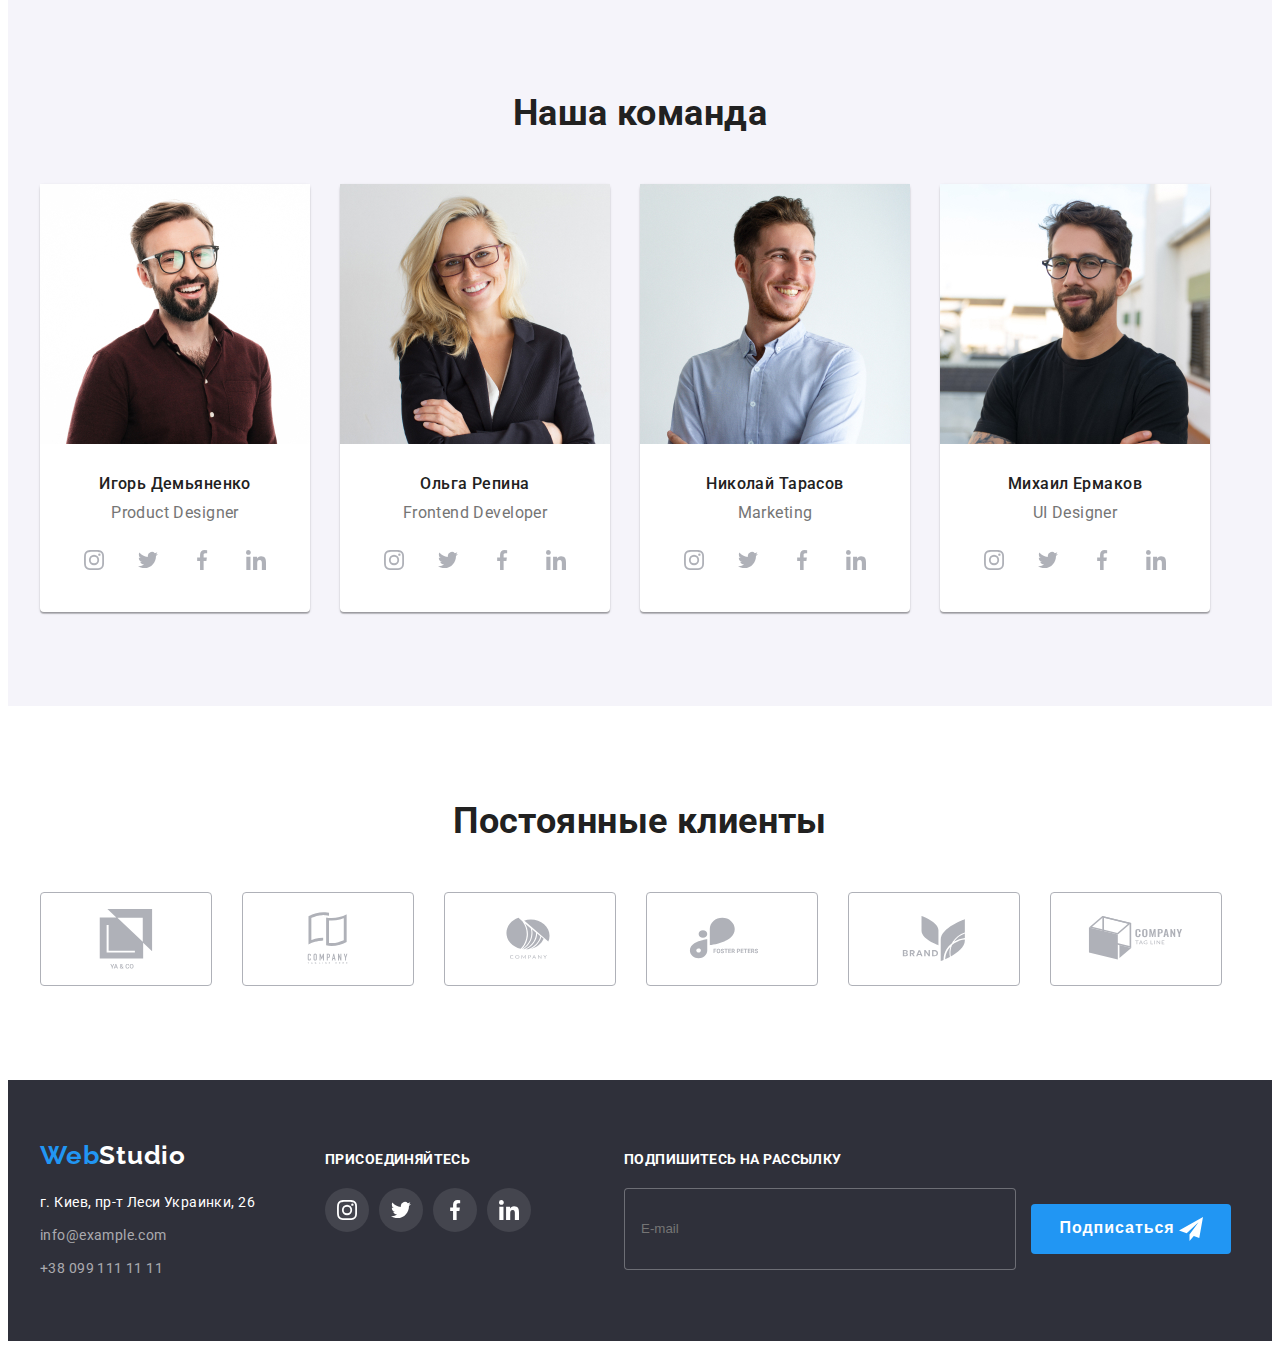
==== commit 2bca26f5: "Добавляет бэм классы для хедера и героя" ====
--- a/index.html
+++ b/index.html
@@ -19,37 +19,37 @@
 
 <body>
     <!--Главный хедер-->
-    <header class="site-header">
+    <header class="header">
         <!--Меню навигации-->
         <div class="container header-section">
-            <nav class="nav">
-
-                <a class="site-logo" href="/"><span>Web</span>Studio</a>
-
-                <ul class="site-nav list">
-                    <li class="menu-link">
-                        <a href="" class="link current">Студия</a>
-                    </li>
-                    <li class="menu-link">
-                        <a class="link" href="./portfolio.html">Портфолио</a>
-                    </li>
-                    <li class="menu-link">
-                        <a class="link" href="">Контакты</a>
+            <nav class="header-section__nav">
+
+                <a class="logo" href="/">Web<span class="logo__color--black">Studio</span></a>
+
+                <ul class="site-nav">
+                    <li class="site-nav__item">
+                        <a href="" class="site-nav__link  site-nav__link--current">Студия</a>
+                    </li>
+                    <li class="site-nav__item">
+                        <a class="site-nav__link" href="./portfolio.html">Портфолио</a>
+                    </li>
+                    <li class="site-nav__item">
+                        <a class="site-nav__link" href="">Контакты</a>
                     </li>
                 </ul>
             </nav>
             <!--Контакты в меню-->
-            <ul class="header-links list">
-                <li class="contact-link">
-                    <a class="link header-link" href="mailto:info@devstudio.com">
-                        <svg class="header-icon" width="16px" height="12px">
+            <ul class="header-contact">
+                <li class="header-contact__item">
+                    <a class="header-contact__link" href="mailto:info@devstudio.com">
+                        <svg class="header-contact__icon" width="16px" height="12px">
                             <use href="./images/sprite.svg#mail"></use>
                         </svg>info@devstudio.com
                     </a>
                 </li>
-                <li class="contact-link">
-                    <a class="link header-link" href="tel:+380961111111">
-                        <svg class="header-icon" width="10px" height="16px">
+                <li class="header-contact__item">
+                    <a class="header-contact__link" href="tel:+380961111111">
+                        <svg class="header-contact__icon" width="10px" height="16px">
                             <use href="./images/sprite.svg#mobile"></use>
                         </svg>+38 096 111 11 11
 
@@ -63,17 +63,11 @@
 
     <main>
         <!--Герой-->
-        <section class="section-hero">
+        <section class="hero">
             <div class="container">
-                <h1 class="main-title">Эффективные решения <br>
+                <h1 class="hero__title">Эффективные решения <br>
                     для вашего бизнеса</h1>
-                <button data-modal-open type="button" class="hero-button">
-                    <!-- <svg class="hero-icon">
-                        <use href="./images/sprite.svg#instagram"></use>
-                    </svg>
-                    <svg class="hero-icon-after">
-                        <use href="./images/sprite.svg#twitter"></use>
-                    </svg> -->
+                <button data-modal-open type="button" class="hero__button">
                     Заказать услугу
                 </button>
             </div>
@@ -404,7 +398,7 @@
     <footer class="footer">
         <div class="container footer-container">
             <div class="adress-container">
-                <a class="site-logo footer-logo" href="/"><span>Web</span>Studio</a>
+                <a class="logo" href="/">Web<span class="logo__color--white">Studio</span></a>
                 <address class="footer-discript">
 
                     <p class="footer-item">г. Киев, пр-т Леси Украинки, 26</p>
--- a/css/style.css
+++ b/css/style.css
@@ -10,6 +10,13 @@
   --transition-timing: cubic-bezier(0.4, 0, 0.2, 1);
 }
 
+/* цвет основного текста #212121 */
+/* вторичный цвет текста #757575 */
+/* дополнительный цвет текста rgba(255, 255, 255, 0,6) */
+/* акцент #2196F3 */
+/* белый #FFFFFF */
+/* вторичный цвет фона #F5F4FA */
+
 body {
   /* padding-top: 80px; */
   color: var(--main-text-color);
@@ -39,13 +46,6 @@
   list-style: none;
 }
 
-/* цвет основного текста #212121 */
-/* вторичный цвет текста #757575 */
-/* дополнительный цвет текста rgba(255, 255, 255, 0,6) */
-/* акцент #2196F3 */
-/* белый #FFFFFF */
-/* вторичный цвет фона #F5F4FA */
-
 /* Шапка сайта */
 
 .list {
@@ -53,13 +53,13 @@
 }
 
 .header-section,
-.nav,
+.header-section__nav,
 .header-links {
   display: flex;
   padding: 0;
 }
 
-.site-header {
+.header-section {
   /* position: fixed;
   width: 100%;
   top: 0; */
@@ -68,7 +68,8 @@
   /* z-index: 999; */
 }
 
-.header-section {
+.header-section,
+.header-section__nav {
   align-items: center;
 }
 
@@ -81,12 +82,8 @@
   padding-right: 15px;
 }
 
-.nav {
-  align-items: center;
-}
-
-.site-logo {
-  color: var(--main-text-color);
+.logo {
+  color: var(--akcent-color);
 
   font-family: Raleway, sans-serif;
   font-weight: bold;
@@ -96,51 +93,56 @@
   text-decoration: none;
 }
 
-.site-logo span {
-  color: var(--akcent-color);
+.logo__color--black {
+  color: var(--main-text-color);
 }
 
 .site-nav {
-  margin: 0;
-}
-
-.site-nav .link {
+  display: flex;
+  margin-left: 93px;
+  padding: 0;
+}
+
+.site-nav__item {
+  position: relative;
+
   padding-top: 32px;
   padding-bottom: 32px;
 
+  cursor: pointer;
+}
+
+.site-nav__item:not(:last-child) {
+  margin-right: 50px;
+}
+
+.site-nav__link {
+  display: block;
+
+  color: var(--main-text-color);
+
+  font-style: normal;
+  text-decoration: none;
+  font-weight: 500;
+  font-size: 14px;
+  line-height: 1.1em;
+  letter-spacing: 0.02em;
+
   transition-property: color;
   transition-duration: 250ms;
-  transition-timing-function: linear;
-}
-
-.site-nav .link:hover,
-.site-nav .link:focus {
+  transition-timing-function: var(--transition-timing);
+}
+
+.site-nav__item:hover .site-nav__link,
+.site-nav__item:focus .site-nav__link {
   color: var(--akcent-color);
 }
 
-.site-nav {
-  display: flex;
-  margin-left: 93px;
-  padding: 0;
-}
-
-.menu-link:not(:last-child) {
-  margin-right: 50px;
-}
-
-.site-nav .link {
-  display: block;
-}
-
-.site-nav .link.current {
+.site-nav__link--current {
   color: var(--akcent-color);
 }
 
-.menu-link {
-  position: relative;
-}
-
-.menu-link .current::after {
+.site-nav__link--current::after {
   content: "";
   display: inline-block;
   position: absolute;
@@ -151,10 +153,11 @@
   transform: translateX(-50%);
 
   background-color: var(--akcent-color);
+
   border-radius: 2px;
 }
 
-.header-links {
+.header-contact {
   display: flex;
   justify-content: center;
   align-items: baseline;
@@ -162,12 +165,16 @@
   margin-left: auto;
 }
 
-.contact-link + .contact-link {
+.header-contact__item:nth-child(2) {
   margin-left: 50px;
 }
 
-.link {
-  color: var(--main-text-color);
+.header-contact__link {
+  display: flex;
+  align-items: center;
+
+  color: var(--second-text-color);
+  text-decoration: none;
 
   font-style: normal;
   text-decoration: none;
@@ -175,41 +182,19 @@
   font-size: 14px;
   line-height: 1.1em;
   letter-spacing: 0.02em;
-}
-
-.header-adress {
-  margin-left: auto;
-}
-
-.header-links {
+
+  transition-property: color;
+  transition-duration: 250ms;
+  transition-timing-function: var(--transition-timing);
+}
+
+.header-contact__link:hover {
+  color: var(--akcent-color);
+}
+
+.header-contact__icon {
   display: flex;
   align-items: center;
-}
-
-.header-links .link,
-.footer-discript .link {
-  color: var(--second-text-color);
-
-  transition-property: color;
-  transition-duration: 250ms;
-  transition-timing-function: linear;
-}
-
-.header-links .link:hover,
-.header-links .link:focus {
-  color: var(--akcent-color);
-}
-
-.header-link {
-  display: flex;
-  align-items: center;
-}
-
-.header-link:hover .header-icon {
-  fill: var(--akcent-color);
-}
-
-.header-icon {
   margin-right: 10px;
   border: 0;
 
@@ -217,25 +202,18 @@
 
   transition-property: fill;
   transition-duration: 250ms;
-  transition-timing-function: linear;
+  transition-timing-function: var(--transition-timing);
+}
+
+.header-contact__link:hover .header-contact__icon {
+  fill: var(--akcent-color);
 }
 
 /* основной сайт */
 
 /* секция герой */
 
-.main-title {
-  margin-bottom: 30px;
-
-  color: var(--bg-color);
-  font-weight: 900;
-  font-size: 44px;
-  line-height: 1.3;
-  letter-spacing: 0.06em;
-  text-transform: uppercase;
-}
-
-.section-hero {
+.hero {
   max-width: 1600px;
   margin-left: auto;
   margin-right: auto;
@@ -252,13 +230,23 @@
   padding: 200px 0px;
 }
 
-.hero-button {
+.hero__title {
+  margin-bottom: 30px;
+
+  color: var(--bg-color);
+  font-weight: 900;
+  font-size: 44px;
+  line-height: 1.3;
+  letter-spacing: 0.06em;
+  text-transform: uppercase;
+}
+
+.hero__button {
   display: inline-block;
   position: relative;
   min-width: 200px;
   height: 50px;
   padding: 10px 32px;
-  /* margin-bottom: 0; */
 
   border-radius: 4px;
 
@@ -282,92 +270,8 @@
   transition-timing-function: linear;
 }
 
-/* .hero-icon {
-  display: inline-flex;
-  justify-content: center;
-  align-items: baseline;
-  width: 20px;
-  height: 20px;
-
-  position: absolute;
-  top: 50%;
-  left: 5px;
-  transform: translateY(-50%);
-
-  transition-property: transform;
-  transition-duration: 500ms;
-  transition-timing-function: cubic-bezier(0.4, 0, 0.2, 1);
-}
-
-.hero-button:hover .hero-icon {
-  transform: translateY(-45px);
-}
-
-.hero-icon-after {
-  display: inline-flex;
-  justify-content: center;
-  align-items: baseline;
-  width: 20px;
-  height: 20px;
-
-  position: absolute;
-  bottom: -50%;
-  left: 5px;
-  transform: translateY(-50%);
-
-  transition-property: transform;
-  transition-duration: 500ms;
-  transition-timing-function: cubic-bezier(0.4, 0, 0.2, 1);
-}
-
-.hero-button:hover .hero-icon-after {
-  transform: translateY(-35px);
-} */
-
-/* .hero-button::before {
-  content: "";
-  display: inline-block;
-  margin-right: 10px;
-  width: 20px;
-  height: 20px;
-
-  
-  background-image: url("../images/sprite.svg#instagram");
-
-  transition-property: transform;
-  transition-duration: 500ms;
-  transition-timing-function: cubic-bezier(0.4, 0, 0.2, 1);
-}
-
-.hero-button::after {
-  position: absolute;
-  content: "";
-  display: inline-block;
-
-  top: 50%;
-  left: 32px;
-
-  width: 20px;
-  height: 20px;
-  transform: translateY(calc(-50% + 35px));
-
-  background-color: tomato;
-
-  transition-property: transform;
-  transition-duration: 500ms;
-  transition-timing-function: cubic-bezier(0.4, 0, 0.2, 1);
-}
-
-.hero-button:hover::before {
-  transform: translateY(-35px);
-}
-
-.hero-button:hover::after {
-  transform: translateY(-50%);
-} */
-
-.hero-button:hover,
-.hero-button:focus {
+.hero__button:hover,
+.hero__button:focus {
   background-color: #188ce8;
 }
 
@@ -696,8 +600,7 @@
   background-color: var(--footer-bg-color);
 }
 
-.footer-logo {
-  padding: 0;
+.logo__color--white {
   color: var(--bg-color);
 }
 
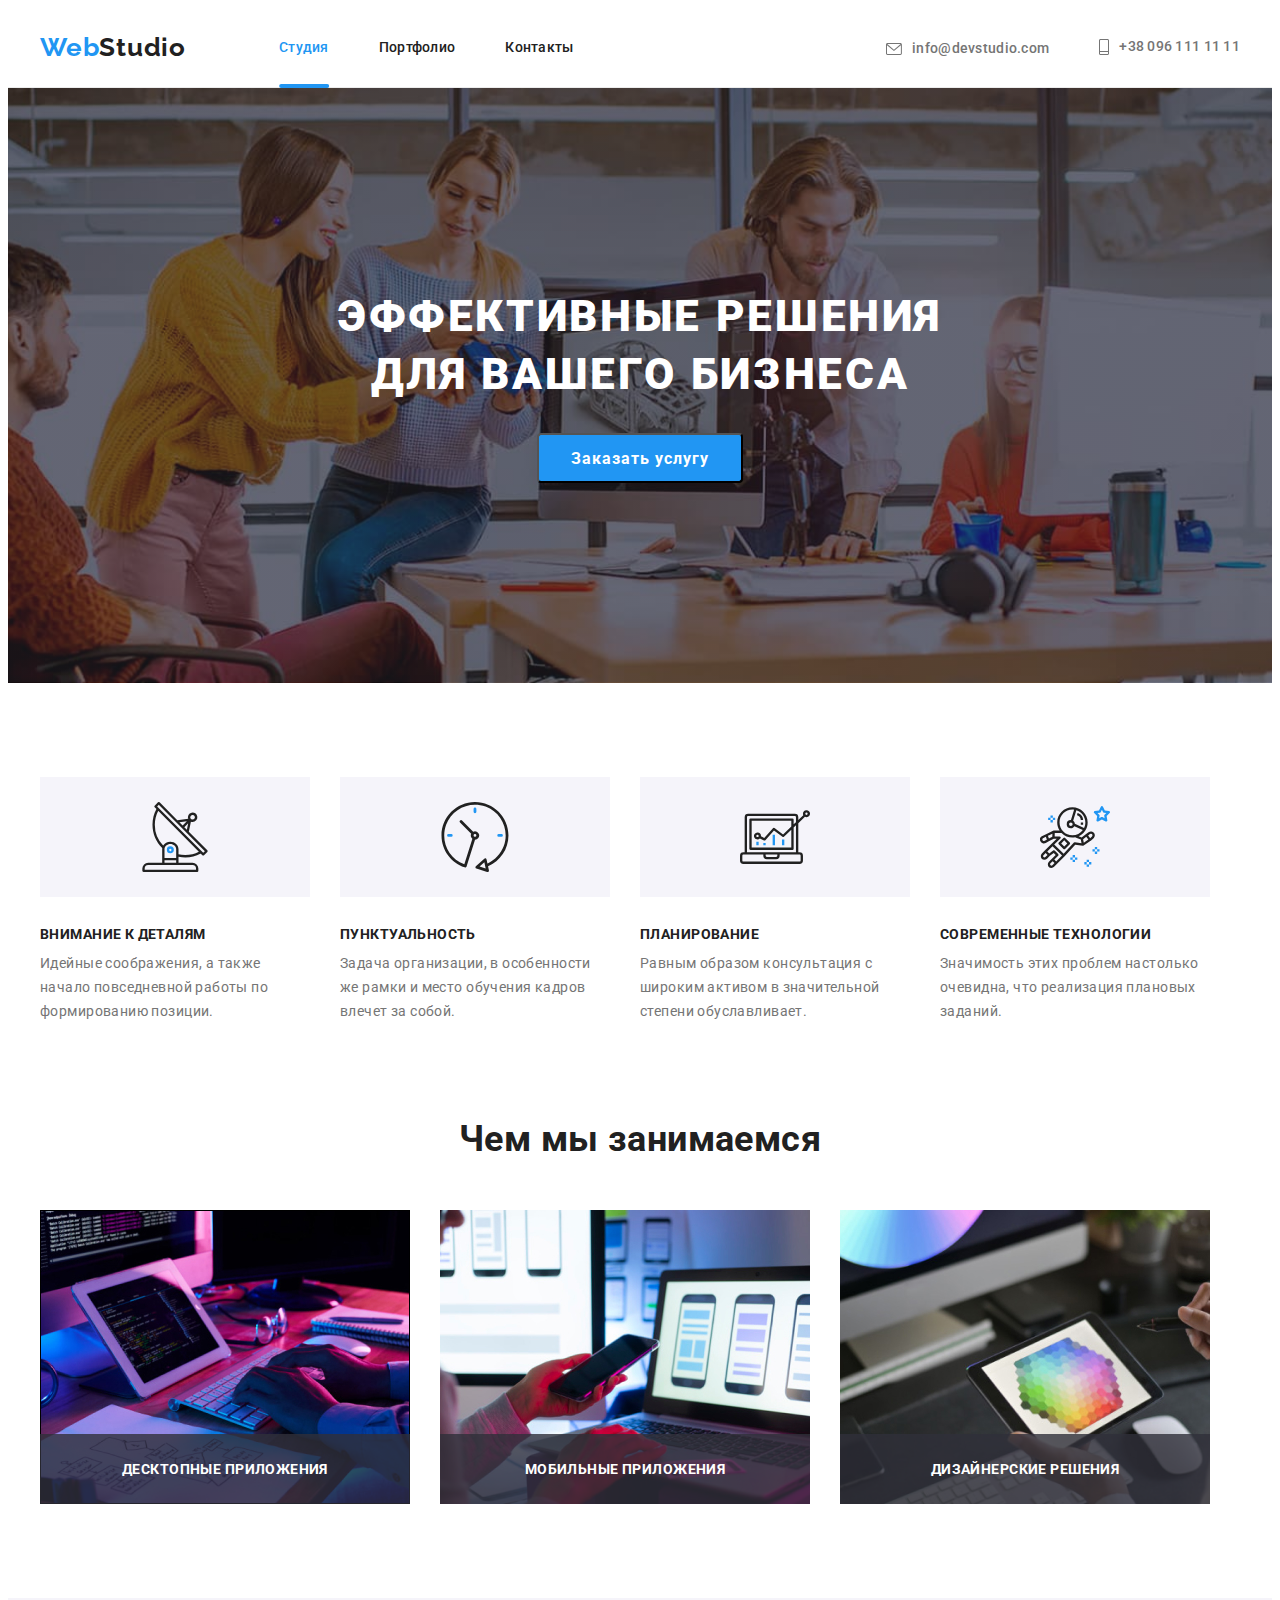
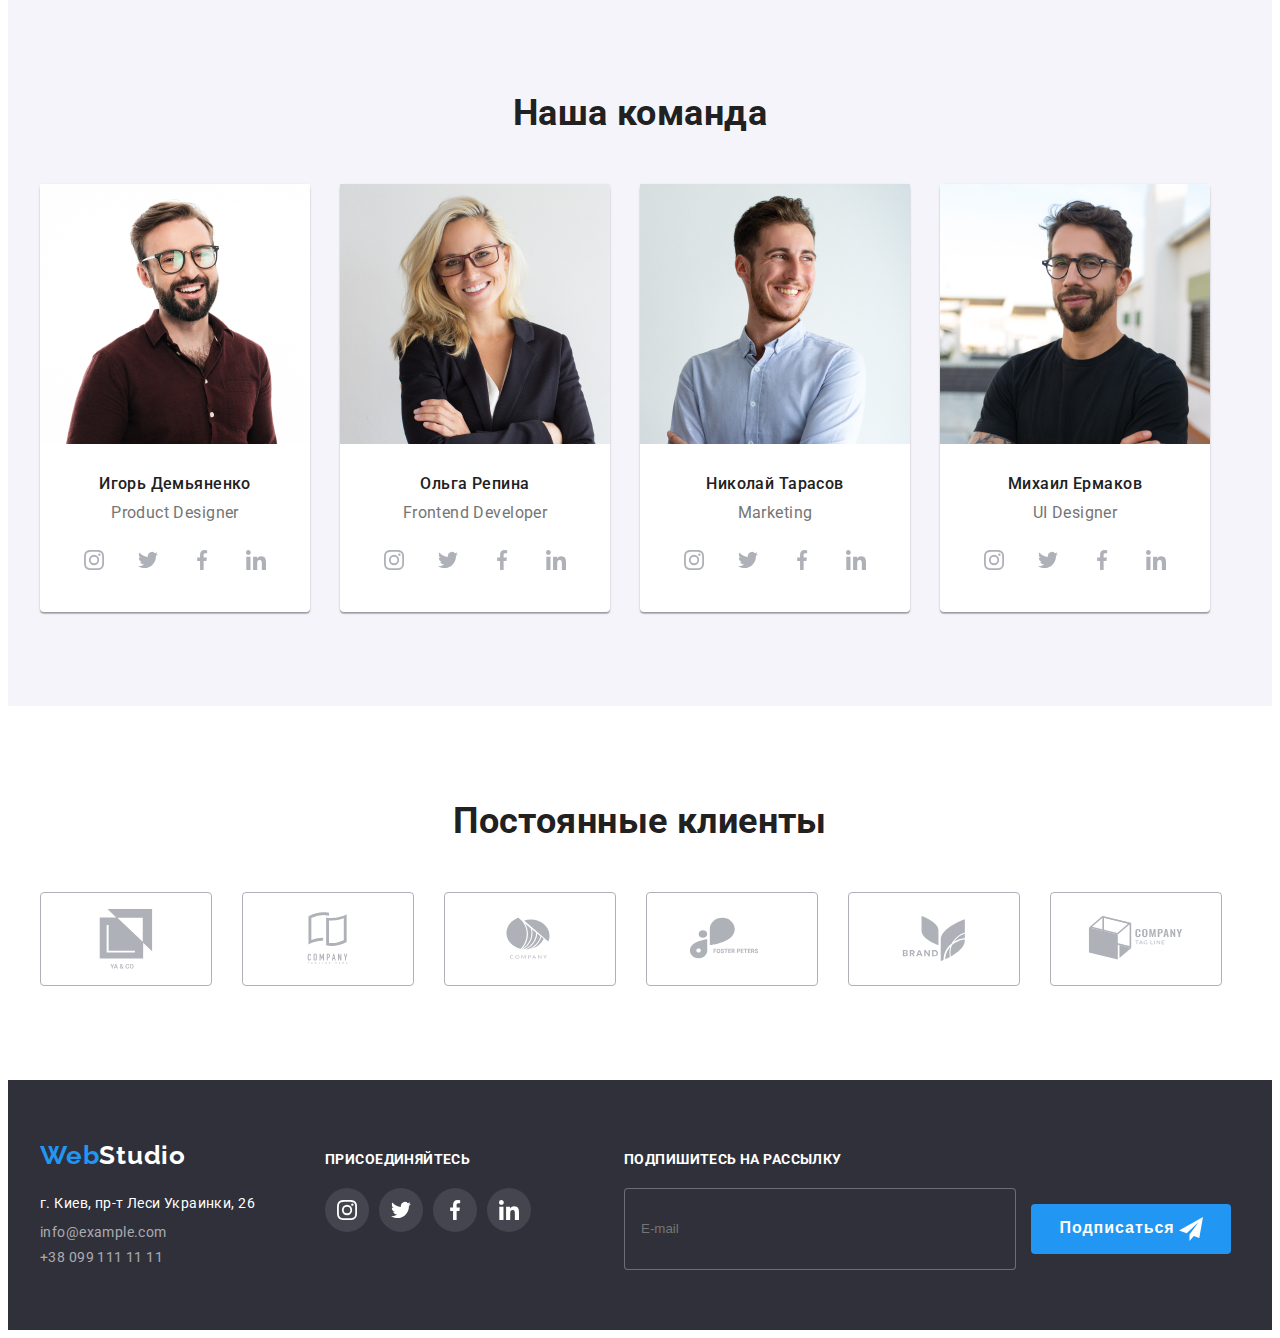
==== commit f944fb71: "Добавляет БЭМ классы секциям" ====
--- a/index.html
+++ b/index.html
@@ -77,50 +77,68 @@
         <section class="section-advant">
             <div class="container advant-section">
                 <h2 class="section-title visually-hidden">Преимущества</h2>
-                <ul class="list advant">
-
-                    <li class="advant-descript">
-                        <div class="svg-descript">
-                            <svg class="descript-icon">
-                                <use href="./images/sprite.svg#antenna"></use>
-                            </svg>
-                        </div>
-                        <h3 class="subtitle">Внимание к деталям</h3>
-                        <p class="descript">Идейные соображения, а также начало повседневной работы по формированию
-                            позиции.</p>
-                    </li>
-
-                    <li class="advant-descript">
-                        <div class="svg-descript">
-                            <svg class="descript-icon">
-                                <use href="./images/sprite.svg#clock"></use>
-                            </svg>
-                        </div>
-                        <h3 class="subtitle">Пунктуальность</h3>
-                        <p class="descript">Задача организации, в особенности же рамки и место обучения кадров влечет за
-                            собой.</p>
-                    </li>
-
-                    <li class="advant-descript">
-                        <div class="svg-descript">
-                            <svg class="descript-icon">
-                                <use href="./images/sprite.svg#diagram"></use>
-                            </svg>
-                        </div>
-                        <h3 class="subtitle">Планирование</h3>
-                        <p class="descript">Равным образом консультация с широким активом в значительной степени
-                            обуславливает.</p>
-                    </li>
-
-                    <li class="advant-descript">
-                        <div class="svg-descript">
-                            <svg class="descript-icon">
-                                <use href="./images/sprite.svg#astronaut"></use>
-                            </svg>
-                        </div>
-                        <h3 class="subtitle">Современные технологии</h3>
-                        <p class="descript">Значимость этих проблем настолько очевидна, что реализация плановых заданий.
-                        </p>
+                <ul class="advantage-list">
+
+                    <li class="advantage-list__item">
+                        <div class="advant">
+                            <div class="advant__icon-container">
+                                <svg class="advant__icon">
+                                    <use href="./images/sprite.svg#antenna"></use>
+                                </svg>
+                            </div>
+                            <h3 class="advant__subtitle">Внимание к деталям</h3>
+                            <p class="advant__descript">Идейные соображения, а также начало повседневной работы по
+                                формированию
+                                позиции.
+                            </p>
+                        </div>
+                    </li>
+
+                    <li class="advantage-list__item">
+                        <div class="advant">
+                            <div class="advant__icon-container">
+                                <svg class="advant__icon">
+                                    <use href="./images/sprite.svg#clock"></use>
+                                </svg>
+                            </div>
+                            <h3 class="advant__subtitle">Пунктуальность</h3>
+                            <p class="advant__descript">Задача организации, в особенности же рамки и место обучения
+                                кадров
+                                влечет за
+                                собой.
+                            </p>
+                        </div>
+
+                    </li>
+
+                    <li class="advantage-list__item">
+                        <div class="advant">
+                            <div class="advant__icon-container">
+                                <svg class="advant__icon">
+                                    <use href="./images/sprite.svg#diagram"></use>
+                                </svg>
+                            </div>
+                            <h3 class="advant__subtitle">Планирование</h3>
+                            <p class="advant__descript">Равным образом консультация с широким активом в значительной
+                                степени
+                                обуславливает.
+                            </p>
+                        </div>
+                    </li>
+
+                    <li class="advantage-list__item">
+                        <div class="advant">
+                            <div class="advant__icon-container">
+                                <svg class="advant__icon">
+                                    <use href="./images/sprite.svg#astronaut"></use>
+                                </svg>
+                            </div>
+                            <h3 class="advant__subtitle">Современные технологии</h3>
+                            <p class="advant__descript">Значимость этих проблем настолько очевидна, что реализация
+                                плановых
+                                заданий.
+                            </p>
+                        </div>
                     </li>
 
                 </ul>
@@ -129,29 +147,37 @@
 
         <!--Чем мы занимаемся-->
         <section class="section-works">
-            <div class="container works">
+            <div class="container works-container">
                 <h2 class="section-title">Чем мы занимаемся</h2>
 
                 <ul class="works-list">
 
-                    <li class="works-item">
-                        <img class="works-img" src="./images/box1.jpg" width="370" alt="Рабочий стол с клавиатурой" />
-                        <div class="works-container">
-                            <h3 class="works-title">Десктопные приложения</h3>
-                        </div>
-                    </li>
-
-                    <li class="works-item">
-                        <img class="works-img" src="./images/box2.jpg" width="370" alt="Ноутбук с телефоном" />
-                        <div class="works-container">
-                            <h3 class="works-title">Мобильные приложения</h3>
-                        </div>
-                    </li>
-
-                    <li class="works-item">
-                        <img class="works-img" src="./images/box3.jpg" width="370" alt="Планшет с палитрой цветов" />
-                        <div class="works-container">
-                            <h3 class="works-title">Дизайнерские решения</h3>
+                    <li class="works-list__item">
+                        <div class="works">
+                            <img class="works__img" src="./images/box1.jpg" width="370"
+                                alt="Рабочий стол с клавиатурой" />
+                            <div class="works__title-container">
+                                <h3 class="works__title">Десктопные приложения</h3>
+                            </div>
+                        </div>
+                    </li>
+
+                    <li class="works-list__item">
+                        <div class="works">
+                            <img class="works__img" src="./images/box2.jpg" width="370" alt="Ноутбук с телефоном" />
+                            <div class="works__title-container">
+                                <h3 class="works__title">Мобильные приложения</h3>
+                            </div>
+                        </div>
+                    </li>
+
+                    <li class="works-list__item">
+                        <div class="works">
+                            <img class="works__img" src="./images/box3.jpg" width="370"
+                                alt="Планшет с палитрой цветов" />
+                            <div class="works__title-container">
+                                <h3 class="works__title">Дизайнерские решения</h3>
+                            </div>
                         </div>
                     </li>
 
@@ -164,42 +190,177 @@
         <section class="section-comand">
             <div class="container">
                 <h2 class="section-title">Наша команда</h2>
-                <ul class="list-comand">
-
-                    <li class="comand-item">
-                        <img class="comand-img" src="./images/img1.jpg" width="270" alt="Мужчина" />
-                        <div class="item-container">
-                            <h3 class="subtitle">Игорь Демьяненко</h3>
-                            <p class="descript">Product Designer</p>
-                            <ul class="comand-list-icon">
-
-                                <li class="command-item-icon">
-                                    <a class="comand-item-link" href="">
-                                        <svg class="social-icon">
-                                            <use href="./images/sprite.svg#instagram"></use>
+                <ul class="comand-list">
+
+                    <li class="comand-list__item">
+                        <div class="team">
+                            <img class="team__img" src="./images/img1.jpg" width="270" alt="Мужчина" />
+                            <div class="team__content">
+                                <h3 class="team__subtitle">Игорь Демьяненко</h3>
+                                <p class="team__descript">Product Designer</p>
+                                <ul class="team__icon-list">
+
+                                    <li class="team__icon-item">
+                                        <a class="team__icon-link" href="">
+                                            <svg class="team__social-icon">
+                                                <use href="./images/sprite.svg#instagram"></use>
+                                            </svg>
+                                        </a>
+                                    </li>
+
+                                    <li class="team__icon-item">
+                                        <a class="team__icon-link" href="">
+                                            <svg class="team__social-icon">
+                                                <use href="./images/sprite.svg#twitter"></use>
+                                            </svg>
+                                        </a>
+                                    </li>
+
+                                    <li class="team__icon-item">
+                                        <a class="team__icon-link" href="">
+                                            <svg class="team__social-icon">
+                                                <use href="./images/sprite.svg#facebook"></use>
+                                            </svg>
+                                        </a>
+                                    </li>
+
+                                    <li class="team__icon-item">
+                                        <a class="team__icon-link" href="">
+                                            <svg class="team__social-icon">
+                                                <use href="./images/sprite.svg#linkedin"></use>
+                                            </svg>
+                                        </a>
+                                    </li>
+                                </ul>
+                            </div>
+                        </div>
+
+                    </li>
+
+                    <li class="comand-list__item">
+                        <div class="team">
+                            <img class="team__img" src="./images/img2.jpg" width="270" alt="Девушка" />
+                            <div class="team__content">
+                                <h3 class="team__subtitle">Ольга Репина</h3>
+                                <p class="team__descript">Frontend Developer</p>
+                                <ul class="team__icon-list">
+
+                                    <li class="team__icon-item">
+                                        <a class="team__icon-link" href="">
+                                            <svg class="team__social-icon">
+                                                <use class="icon" href="./images/sprite.svg#instagram"></use>
+                                            </svg>
+                                        </a>
+                                    </li>
+
+                                    <li class="team__icon-item">
+                                        <a class="team__icon-link" href="">
+                                            <svg class="team__social-icon">
+                                                <use href="./images/sprite.svg#twitter"></use>
+                                            </svg>
+                                        </a>
+                                    </li>
+
+                                    <li class="team__icon-item">
+                                        <a class="team__icon-link" href="">
+                                            <svg class="team__social-icon">
+                                                <use href="./images/sprite.svg#facebook"></use>
+                                            </svg>
+                                        </a>
+                                    </li>
+
+                                    <li class="team__icon-item">
+                                        <a class="team__icon-link" href="">
+                                            <svg class="team__social-icon">
+                                                <use href="./images/sprite.svg#linkedin"></use>
+                                            </svg>
+                                        </a>
+                                    </li>
+
+                                </ul>
+                            </div>
+                        </div>
+                    </li>
+
+                    <li class="comand-list__item">
+                        <div class="team">
+                            <img class="team__img" src="./images/img3.jpg" width="270" alt="Мужчина" />
+                            <div class="team__content">
+                                <h3 class="team__subtitle">Николай Тарасов</h3>
+                                <p class="team__descript">Marketing</p>
+                                <ul class="team__icon-list">
+
+                                    <li class="team__icon-item">
+                                        <a class="team__icon-link" href="">
+                                            <svg class="team__social-icon">
+                                                <use class="icon" href="./images/sprite.svg#instagram"></use>
+                                            </svg>
+                                        </a>
+                                    </li>
+
+                                    <li class="team__icon-item">
+                                        <a class="team__icon-link" href="">
+                                            <svg class="team__social-icon">
+                                                <use href="./images/sprite.svg#twitter"></use>
+                                            </svg>
+                                        </a>
+                                    </li>
+
+                                    <li class="team__icon-item">
+                                        <a class="team__icon-link" href="">
+                                            <svg class="team__social-icon">
+                                                <use href="./images/sprite.svg#facebook"></use>
+                                            </svg>
+                                        </a>
+                                    </li>
+
+                                    <li class="team__icon-item">
+                                        <a class="team__icon-link" href="">
+                                            <svg class="team__social-icon">
+                                                <use href="./images/sprite.svg#linkedin"></use>
+                                            </svg>
+                                        </a>
+                                    </li>
+                                </ul>
+                            </div>
+                        </div>
+
+                    </li>
+
+                    <li class="comand-list__item">
+                        <img class="team__img" src="./images/img4.jpg" width="270" alt="Мужчина" />
+                        <div class="team__content">
+                            <h3 class="team__subtitle">Михаил Ермаков</h3>
+                            <p class="team__descript">UI Designer</p>
+                            <ul class="team__icon-list">
+
+                                <li class="team__icon-item">
+                                    <a class="team__icon-link" href="">
+                                        <svg class="team__social-icon">
+                                            <use class="icon" href="./images/sprite.svg#instagram"></use>
                                         </svg>
                                     </a>
                                 </li>
 
-                                <li class="command-item-icon">
-                                    <a class="comand-item-link" href="">
-                                        <svg class="social-icon">
+                                <li class="team__icon-item">
+                                    <a class="team__icon-link" href="">
+                                        <svg class="team__social-icon">
                                             <use href="./images/sprite.svg#twitter"></use>
                                         </svg>
                                     </a>
                                 </li>
 
-                                <li class="command-item-icon">
-                                    <a class="comand-item-link" href="">
-                                        <svg class="social-icon">
+                                <li class="team__icon-item">
+                                    <a class="team__icon-link" href="">
+                                        <svg class="team__social-icon">
                                             <use href="./images/sprite.svg#facebook"></use>
                                         </svg>
                                     </a>
                                 </li>
 
-                                <li class="command-item-icon">
-                                    <a class="comand-item-link" href="">
-                                        <svg class="social-icon">
+                                <li class="team__icon-item">
+                                    <a class="team__icon-link" href="">
+                                        <svg class="team__social-icon">
                                             <use href="./images/sprite.svg#linkedin"></use>
                                         </svg>
                                     </a>
@@ -209,135 +370,6 @@
                         </div>
                     </li>
 
-                    <li class="comand-item">
-                        <img class="comand-img" src="./images/img2.jpg" width="270" alt="Девушка" />
-                        <div class="item-container">
-                            <h3 class="subtitle">Ольга Репина</h3>
-                            <p class="descript">Frontend Developer</p>
-                            <ul class="comand-list-icon">
-
-                                <li class="command-item-icon">
-                                    <a class="comand-item-link" href="">
-                                        <svg class="social-icon">
-                                            <use class="icon" href="./images/sprite.svg#instagram"></use>
-                                        </svg>
-                                    </a>
-                                </li>
-
-                                <li class="command-item-icon">
-                                    <a class="comand-item-link" href="">
-                                        <svg class="social-icon">
-                                            <use href="./images/sprite.svg#twitter"></use>
-                                        </svg>
-                                    </a>
-                                </li>
-
-                                <li class="command-item-icon">
-                                    <a class="comand-item-link" href="">
-                                        <svg class="social-icon">
-                                            <use href="./images/sprite.svg#facebook"></use>
-                                        </svg>
-                                    </a>
-                                </li>
-
-                                <li class="command-item-icon">
-                                    <a class="comand-item-link" href="">
-                                        <svg class="social-icon">
-                                            <use href="./images/sprite.svg#linkedin"></use>
-                                        </svg>
-                                    </a>
-                                </li>
-
-                            </ul>
-                        </div>
-                    </li>
-
-                    <li class="comand-item">
-                        <img class="comand-img" src="./images/img3.jpg" width="270" alt="Мужчина" />
-                        <div class="item-container">
-                            <h3 class="subtitle">Николай Тарасов</h3>
-                            <p class="descript">Marketing</p>
-                            <ul class="comand-list-icon">
-
-                                <li class="command-item-icon">
-                                    <a class="comand-item-link" href="">
-                                        <svg class="social-icon">
-                                            <use class="icon" href="./images/sprite.svg#instagram"></use>
-                                        </svg>
-                                    </a>
-                                </li>
-
-                                <li class="command-item-icon">
-                                    <a class="comand-item-link" href="">
-                                        <svg class="social-icon">
-                                            <use href="./images/sprite.svg#twitter"></use>
-                                        </svg>
-                                    </a>
-                                </li>
-
-                                <li class="command-item-icon">
-                                    <a class="comand-item-link" href="">
-                                        <svg class="social-icon">
-                                            <use href="./images/sprite.svg#facebook"></use>
-                                        </svg>
-                                    </a>
-                                </li>
-
-                                <li class="command-item-icon">
-                                    <a class="comand-item-link" href="">
-                                        <svg class="social-icon">
-                                            <use href="./images/sprite.svg#linkedin"></use>
-                                        </svg>
-                                    </a>
-                                </li>
-
-                            </ul>
-                        </div>
-                    </li>
-
-                    <li class="comand-item">
-                        <img class="comand-img" src="./images/img4.jpg" width="270" alt="Мужчина" />
-                        <div class="item-container">
-                            <h3 class="subtitle">Михаил Ермаков</h3>
-                            <p class="descript">UI Designer</p>
-                            <ul class="comand-list-icon">
-
-                                <li class="command-item-icon">
-                                    <a class="comand-item-link" href="">
-                                        <svg class="social-icon">
-                                            <use class="icon" href="./images/sprite.svg#instagram"></use>
-                                        </svg>
-                                    </a>
-                                </li>
-
-                                <li class="command-item-icon">
-                                    <a class="comand-item-link" href="">
-                                        <svg class="social-icon">
-                                            <use href="./images/sprite.svg#twitter"></use>
-                                        </svg>
-                                    </a>
-                                </li>
-
-                                <li class="command-item-icon">
-                                    <a class="comand-item-link" href="">
-                                        <svg class="social-icon">
-                                            <use href="./images/sprite.svg#facebook"></use>
-                                        </svg>
-                                    </a>
-                                </li>
-
-                                <li class="command-item-icon">
-                                    <a class="comand-item-link" href="">
-                                        <svg class="social-icon">
-                                            <use href="./images/sprite.svg#linkedin"></use>
-                                        </svg>
-                                    </a>
-                                </li>
-
-                            </ul>
-                        </div>
-                    </li>
-
                 </ul>
             </div>
         </section>
@@ -346,45 +378,45 @@
         <section class="clients">
             <div class="container">
                 <h2 class="section-title">Постоянные клиенты</h2>
-                <ul class="clients-list">
-                    <li class="clients-item">
-                        <a href="" class="clients-link">
-                            <svg class="clients-icon">
+                <ul class="clients__list">
+                    <li class="clients__item">
+                        <a href="" class="clients__link">
+                            <svg class="clients__icon">
                                 <use href="./images/sprite.svg#logo1"></use>
                             </svg>
                         </a>
                     </li>
-                    <li class="clients-item">
-                        <a href="" class="clients-link">
-                            <svg class="clients-icon">
+                    <li class="clients__item">
+                        <a href="" class="clients__link">
+                            <svg class="clients__icon">
                                 <use href="./images/sprite.svg#logo2"></use>
                             </svg>
                         </a>
                     </li>
-                    <li class="clients-item">
-                        <a href="" class="clients-link">
-                            <svg class="clients-icon">
+                    <li class="clients__item">
+                        <a href="" class="clients__link">
+                            <svg class="clients__icon">
                                 <use href="./images/sprite.svg#logo3"></use>
                             </svg>
                         </a>
                     </li>
-                    <li class="clients-item">
-                        <a href="" class="clients-link">
-                            <svg class="clients-icon">
+                    <li class="clients__item">
+                        <a href="" class="clients__link">
+                            <svg class="clients__icon">
                                 <use href="./images/sprite.svg#logo4"></use>
                             </svg>
                         </a>
                     </li>
-                    <li class="clients-item">
-                        <a href="" class="clients-link">
-                            <svg class="clients-icon">
+                    <li class="clients__item">
+                        <a href="" class="clients__link">
+                            <svg class="clients__icon">
                                 <use href="./images/sprite.svg#logo5"></use>
                             </svg>
                         </a>
                     </li>
-                    <li class="clients-item">
-                        <a href="" class="clients-link">
-                            <svg class="clients-icon">
+                    <li class="clients__item">
+                        <a href="" class="clients__link">
+                            <svg class="clients__icon">
                                 <use href="./images/sprite.svg#logo6"></use>
                             </svg>
                         </a>
@@ -399,45 +431,45 @@
         <div class="container footer-container">
             <div class="adress-container">
                 <a class="logo" href="/">Web<span class="logo__color--white">Studio</span></a>
-                <address class="footer-discript">
-
-                    <p class="footer-item">г. Киев, пр-т Леси Украинки, 26</p>
-
-                    <a href="" class="footer-link">info@example.com</a>
-
-                    <a href="" class="footer-link">+38 099 111 11 11</a>
+                <address class="adress">
+
+                    <p class="adress__item">г. Киев, пр-т Леси Украинки, 26</p>
+
+                    <a href="" class="adress__link">info@example.com</a>
+
+                    <a href="" class="adress__link">+38 099 111 11 11</a>
 
 
                 </address>
             </div>
 
             <div class="join">
-                <p class="join-title">Присоединяйтесь</p>
-                <ul class="join-list">
-                    <li class="join-item">
-                        <a href="" class="join-link">
-                            <svg class="join-icon">
+                <p class="footer__title">Присоединяйтесь</p>
+                <ul class="join__list">
+                    <li class="join__item">
+                        <a href="" class="join__link">
+                            <svg class="join__icon">
                                 <use href="./images/sprite.svg#instagram"></use>
                             </svg>
                         </a>
                     </li>
-                    <li class="join-item">
-                        <a href="" class="join-link">
-                            <svg class="join-icon">
+                    <li class="join__item">
+                        <a href="" class="join__link">
+                            <svg class="join__icon">
                                 <use href="./images/sprite.svg#twitter"></use>
                             </svg>
                         </a>
                     </li>
-                    <li class="join-item">
-                        <a href="" class="join-link">
-                            <svg class="join-icon">
+                    <li class="join__item">
+                        <a href="" class="join__link">
+                            <svg class="join__icon">
                                 <use href="./images/sprite.svg#facebook"></use>
                             </svg>
                         </a>
                     </li>
-                    <li>
-                        <a href="" class="join-link">
-                            <svg class="join-icon">
+                    <li class="join__item">
+                        <a href="" class="join__link">
+                            <svg class="join__icon">
                                 <use href="./images/sprite.svg#linkedin"></use>
                             </svg>
                         </a>
@@ -446,11 +478,11 @@
             </div>
 
             <form class="footer-form" name="footer-form">
-                <p class="join-title">Подпишитесь на рассылку</p>
+                <p class="footer__title">Подпишитесь на рассылку</p>
                 <label for="mail"></label>
-                <input class="footer-input" type="email" name="mail" placeholder="E-mail" id="mail">
+                <input class="footer-form__input" type="email" name="mail" placeholder="E-mail" id="mail">
                 <button class="submit-button" type="submit">
-                    <svg class="submit-icon">
+                    <svg class="submit-button__icon">
                         <use href="./images/sprite.svg#join"></use>
                     </svg>
                     Подписаться
--- a/css/style.css
+++ b/css/style.css
@@ -52,6 +52,10 @@
   list-style: none;
 }
 
+.header {
+  border-bottom: 1px solid rgba(236, 236, 236, 1);
+}
+
 .header-section,
 .header-section__nav,
 .header-links {
@@ -60,12 +64,7 @@
 }
 
 .header-section {
-  /* position: fixed;
-  width: 100%;
-  top: 0; */
-  border-bottom: 1px solid rgba(236, 236, 236, 1);
   background-color: var(--bg-color);
-  /* z-index: 999; */
 }
 
 .header-section,
@@ -296,18 +295,29 @@
   overflow: hidden;
 }
 
-.advant {
+.section-title {
+  margin-bottom: 50px;
+  font-weight: 700;
+  font-size: 36px;
+  text-align: center;
+}
+
+.advantage-list {
   display: flex;
   flex-wrap: wrap;
   margin: 0;
   padding: 0;
 }
 
-.advant-descript {
+.advantage-list__item {
   width: 270px;
 }
 
-.svg-descript {
+.advantage-list__item:not(:last-child) {
+  margin-right: 30px;
+}
+
+.advant__icon-container {
   display: inline-flex;
   justify-content: center;
   align-items: center;
@@ -317,63 +327,15 @@
   background-color: var(--second-bg-color);
 }
 
-.descript-icon {
+.advant__icon {
   width: 70px;
   height: 70px;
 }
 
-/* .advant-descript::before {
-  display: block;
-  content: "";
-  margin-bottom: 30px;
-  height: 120px;
-
-  background-color: var(--second-bg-color);
-  background-repeat: no-repeat;
-  background-position: center;
-  background-size: auto;
-} */
-
-.advant-descript:nth-child(1):before {
-  background-image: url(../images/icons.svg/antenna.svg);
-}
-.advant-descript:nth-child(2):before {
-  background-image: url(../images/icons.svg/clock.svg);
-}
-.advant-descript:nth-child(3):before {
-  background-image: url(../images/icons.svg/diagram.svg);
-}
-.advant-descript:nth-child(4):before {
-  background-image: url(../images/icons.svg/astronaut.svg);
-}
-
-.advant-descript:not(:last-child) {
-  margin-right: 30px;
-}
-
-.section-title {
-  margin-bottom: 50px;
-  font-weight: 700;
-  font-size: 36px;
-  text-align: center;
-}
-
-.section-advant .section-title {
-  height: 0px;
-  padding: 0;
+.advant__subtitle {
   margin-top: 0;
-  margin-bottom: 94px;
-}
-
-.subtitle {
-  margin-top: 0;
-}
-
-.list.advant .subtitle {
   margin-bottom: 10px;
-}
-
-.section-advant .subtitle {
+
   font-size: 14px;
   font-weight: bold;
   line-height: 1.1em;
@@ -381,7 +343,7 @@
   text-transform: uppercase;
 }
 
-.section-advant .descript {
+.advant__descript {
   color: var(--second-text-color);
 
   line-height: 1.7em;
@@ -406,23 +368,27 @@
   list-style-type: none;
 }
 
-.works-item {
+.works-list__item {
+  max-width: calc((100%-60px) / 3);
+}
+
+.works-list__item:hover .works-container {
+}
+
+.works-list__item:not(:nth-child(3n + 3)) {
+  margin-right: 30px;
+}
+
+.works-list__item:nth-child(n + 4) {
+  margin-top: 30px;
+}
+
+.works {
+  width: 100%;
   position: relative;
-  max-width: calc((100%-60px) / 3);
-}
-
-.works-item:hover .works-container {
-}
-
-.works-item:not(:nth-child(3n + 3)) {
-  margin-right: 30px;
-}
-
-.works-item:nth-child(n + 4) {
-  margin-top: 30px;
-}
-
-.works-container {
+}
+
+.works__title-container {
   position: absolute;
   bottom: 0;
   padding-top: 27px;
@@ -432,7 +398,7 @@
   background-color: rgba(47, 48, 58, 0.8);
 }
 
-.works-title {
+.works__title {
   padding: 0;
   color: var(--bg-color);
   font-size: 14px;
@@ -448,7 +414,7 @@
   padding-bottom: 94px;
 }
 
-.list-comand {
+.comand-list {
   display: flex;
   flex-wrap: wrap;
   margin: 0;
@@ -457,7 +423,7 @@
   list-style: none;
 }
 
-.comand-item {
+.comand-list__item {
   max-width: calc((100%-90px) / 4);
   background-color: var(--bg-color);
 
@@ -466,47 +432,48 @@
     0px 2px 1px rgba(0, 0, 0, 0.2);
 }
 
-.comand-item:not(:nth-child(4n + 4)) {
+.comand-list__item:not(:nth-child(4n + 4)) {
   margin-right: 30px;
 }
 
-.item-container {
+.team__content {
   display: block;
   padding: 30px 32px;
 }
 
-.section-comand .subtitle,
-.section-comand .descript {
+.team__subtitle {
+  margin-bottom: 10px;
+
+  font-size: 16px;
+  font-weight: 500;
+  line-height: 1.2;
+  text-align: center;
+}
+
+.team__descript {
+  color: var(--second-text-color);
+
   font-size: 16px;
   line-height: 1.2;
   text-align: center;
 }
 
-.section-comand .descript {
-  color: var(--second-text-color);
-}
-
-.section-comand .subtitle {
-  font-weight: 500;
-  margin-bottom: 10px;
-}
-
-.command-item-icon {
+.team__icon-list {
+  display: flex;
+
+  margin-top: 16px;
+}
+
+.team__icon-item {
   margin: 0;
   padding: 0;
 }
 
-.comand-list-icon {
-  display: flex;
-
-  margin-top: 16px;
-}
-
-.command-item-icon:not(:last-child) {
+.team__icon-item:not(:last-child) {
   margin-right: 10px;
 }
 
-.comand-item-link {
+.team__icon-link {
   display: inline-flex;
   justify-content: center;
   align-items: center;
@@ -522,15 +489,7 @@
   transition-timing-function: linear;
 }
 
-.comand-item-link:hover {
-  background-color: var(--akcent-color);
-}
-
-.comand-item-link:hover .social-icon {
-  fill: var(--bg-color);
-}
-
-.social-icon {
+.team__social-icon {
   width: 20px;
   height: 20px;
   fill: currentColor;
@@ -540,7 +499,11 @@
   transition-timing-function: linear;
 }
 
-.social-icon:hover {
+.team__icon-link:hover {
+  background-color: var(--akcent-color);
+}
+
+.team__icon-link:hover .team__social-icon {
   fill: var(--bg-color);
 }
 
@@ -550,12 +513,16 @@
   padding-bottom: 94px;
 }
 
-.clients-list {
-  display: flex;
-  padding: 0;
-}
-
-.clients-link {
+.clients__list {
+  display: flex;
+  padding: 0;
+}
+
+.clients__item:not(:last-child) {
+  margin-right: 30px;
+}
+
+.clients__link {
   display: inline-flex;
   justify-content: center;
   align-items: center;
@@ -570,7 +537,11 @@
   transition-timing-function: linear;
 }
 
-.clients-icon {
+.clients__link:hover {
+  border-color: var(--akcent-color);
+}
+
+.clients__icon {
   width: 106px;
   height: 60px;
 
@@ -581,16 +552,8 @@
   transition-timing-function: linear;
 }
 
-.clients-link:hover {
-  border-color: var(--akcent-color);
-}
-
-.clients-link:hover .clients-icon {
+.clients__link:hover .clients__icon {
   fill: var(--akcent-color);
-}
-
-.clients-item:not(:last-child) {
-  margin-right: 30px;
 }
 
 /* Футер */
@@ -600,53 +563,59 @@
   background-color: var(--footer-bg-color);
 }
 
+.footer-container {
+  display: flex;
+  align-items: baseline;
+}
+
 .logo__color--white {
   color: var(--bg-color);
 }
 
-.footer-discript {
+.adress {
   margin-top: 20px;
   padding: 0;
 }
 
-.footer-item {
+.adress__item {
   margin: 0;
-}
-
-.footer-item:not(:last-child) {
-  margin-bottom: 9px;
-}
-
-.footer-link:not(:last-child) {
-  margin-bottom: 9px;
-}
-
-.footer-link {
+
+  color: var(--bg-color);
+
+  font-family: Roboto, sans-serif;
+  font-style: normal;
+  font-weight: normal;
+  font-size: 14px;
+  line-height: 24px;
+}
+
+.adress__link {
   display: block;
   color: rgba(255, 255, 255, 0.6);
 
   text-decoration: none;
+  font-style: normal;
 
   transition-property: color;
   transition-duration: 250ms;
   transition-timing-function: linear;
 }
 
-.footer-link:hover,
-.footer-link:focus {
+.adress__item:not(:last-child),
+.adress__link:not(:last-child) {
+  margin-bottom: 9px;
+}
+
+.adress__link:hover,
+.adress__link:focus {
   color: var(--second-bg-color);
-}
-
-.footer-container {
-  display: flex;
-  align-items: baseline;
 }
 
 .join {
   margin-left: 70px;
 }
 
-.join-title {
+.footer__title {
   margin-bottom: 20px;
   color: var(--bg-color);
 
@@ -655,15 +624,15 @@
   text-transform: uppercase;
 }
 
-.join-list {
+.join__list {
   display: inline-flex;
 }
 
-.join-item:not(:last-child) {
+.join__item:not(:last-child) {
   margin-right: 10px;
 }
 
-.join-link {
+.join__link {
   display: inline-flex;
   justify-content: center;
   align-items: center;
@@ -679,213 +648,24 @@
   transition-timing-function: linear;
 }
 
-.join-link:hover,
-.join-link:focus {
+.join__link:hover,
+.join__link:focus {
   background-color: var(--akcent-color);
 }
 
-.join-icon {
+.join__icon {
   width: 20px;
   height: 20px;
   fill: currentColor;
 }
 
-/* Секция портфолио */
-
-.portfolio {
-  padding-top: 94px;
-  padding-bottom: 94px;
-}
-
-.section-portfolio .subtitle {
-  color: var(--main-text-color);
-
-  font-weight: bold;
-  font-size: 18px;
-  line-height: 2;
-}
-
-.portfolio-button-list {
-  display: flex;
-  justify-content: center;
-  margin-top: 0;
-  margin-bottom: 50px;
-}
-
-.portfolio-list {
-  display: flex;
-  flex-wrap: wrap;
-  margin: 0;
-  padding: 0;
-
-  list-style: none;
-}
-
-.portfolio-buttons {
-  border-radius: 4px;
-}
-
-.button {
-  display: inline-block;
-  color: var(--main-text-color);
-  background-color: var(--second-bg-color);
-
-  font-family: Roboto, sans-serif;
-  font-style: normal;
-  font-weight: 500;
-  font-size: 16px;
-  line-height: 1.6em;
-
-  cursor: pointer;
-
-  padding: 6px 22px;
-  border: 0;
-  border-radius: 4px;
-
-  transition-property: background-color, box-shadow, color;
-  transition-duration: 250ms;
-  transition-timing-function: linear;
-}
-
-.button:hover,
-.button:focus {
-  color: var(--bg-color);
-  background-color: var(--akcent-color);
-  box-shadow: 0px 3px 1px rgba(0, 0, 0, 0.1), 0px 1px 2px rgba(0, 0, 0, 0.08),
-    0px 2px 2px rgba(0, 0, 0, 0.12);
-}
-
-.portfolio-items {
-  padding: 0;
-  max-width: calc((100%-60px) / 3);
-}
-
-.portfolio-link {
-  display: block;
-  padding: 0;
-  text-decoration: none;
-  overflow: hidden;
-}
-
-.portfolio-link:hover,
-.portfolio-link:focus {
-  box-shadow: 0px 1px 1px rgba(0, 0, 0, 0.12), 0px 4px 4px rgba(0, 0, 0, 0.06),
-    1px 4px 6px rgba(0, 0, 0, 0.16);
-}
-
-.product-img-thumb {
-  position: relative;
-  overflow: hidden;
-}
-
-.portfolio-img {
-  overflow: hidden;
-}
-
-.portfolio-descript-hover {
-  position: absolute;
-  top: 0;
-  left: 0;
-  padding: 63px 24px;
-  width: 100%;
-  height: 100%;
-
-  transform: translateY(101%);
-
-  font-size: 18px;
-  line-height: 1.5;
-  color: var(--bg-color);
-
-  background-color: rgba(33, 150, 243, 0.9);
-
-  transition-property: transform;
-  transition-duration: 250ms;
-  transition-timing-function: linear;
-}
-
-.portfolio-link:hover .portfolio-descript-hover {
-  transform: translateX(0);
-}
-
-.descriopion-container {
-  border: 1px solid #eeeeee;
-  border-top: 0;
-  padding: 20px 24px;
-}
-
-.portfolio-items:not(:nth-child(3n + 3)) {
-  margin-right: 30px;
-}
-
-.portfolio-items:not(:nth-last-child(-n + 3)) {
-  margin-bottom: 30px;
-}
-
-.portfolio-buttons:not(:last-child) {
-  margin-right: 8px;
-}
-
-.section-portfolio .descript {
-  color: var(--second-text-color);
-
-  font-size: 16px;
-  line-height: 1.8;
-}
-
-.portfolio {
-  margin: 0;
-  padding: 94px 0;
-
-  text-decoration: none;
-}
-
-.portfolio .subtitle {
-  margin-top: 0;
-  margin-bottom: 4px;
-
-  line-height: 2;
-}
-
-.portfolio .descript {
-  margin-top: 0;
-
-  line-height: 1.8em;
-}
-
-/* Футер */
-
-.footer-section {
-  background-color: #2f303a;
-}
-
-.footer-discript {
-  color: var(--bg-color);
-
-  font-weight: normal;
-  font-style: normal;
-  font-size: 14px;
-  line-height: 1.7em;
-  letter-spacing: 0.03em;
-}
-
-.footer-section .site-logo {
-  color: var(--bg-color);
-}
-
-.link.footer-link:hover,
-.link.footer-link:focus {
-  color: var(--bg-color);
-}
-
-.footer-links:last-child {
-  margin-bottom: 0;
-}
+/*Футер форма*/
 
 .footer-form {
   margin-left: 93px;
 }
 
-.footer-form input {
+.footer-form__input {
   width: 358px;
   height: 50px;
 
@@ -897,7 +677,7 @@
   color: var(--second-bg-color);
 }
 
-.footer-input:focus {
+.footer-form__input:focus {
   outline: none;
 }
 
@@ -921,8 +701,6 @@
   letter-spacing: 0.06em;
   color: var(--bg-color);
 
-  /* text-align: left; */
-
   cursor: pointer;
 
   transition-property: background-color;
@@ -935,14 +713,171 @@
   background-color: #188ce8;
 }
 
-.submit-icon {
-  /* margin-left: 12px; */
+.submit-button__icon {
   position: absolute;
   width: 24px;
   height: 24px;
   top: 13px;
   right: 28px;
 }
+
+/* Секция портфолио */
+
+.portfolio {
+  margin: 0;
+  padding-top: 94px;
+  padding-bottom: 94px;
+  text-decoration: none;
+}
+
+.section-portfolio .subtitle {
+  color: var(--main-text-color);
+
+  font-weight: bold;
+  font-size: 18px;
+  line-height: 2;
+}
+
+.button-list {
+  display: flex;
+  justify-content: center;
+  margin-top: 0;
+  margin-bottom: 50px;
+}
+
+.button-list__item {
+  border-radius: 4px;
+}
+
+.button-list__item:not(:last-child) {
+  margin-right: 8px;
+}
+
+.button {
+  display: inline-block;
+  color: var(--main-text-color);
+  background-color: var(--second-bg-color);
+
+  font-family: Roboto, sans-serif;
+  font-style: normal;
+  font-weight: 500;
+  font-size: 16px;
+  line-height: 1.6em;
+
+  cursor: pointer;
+
+  padding: 6px 22px;
+  border: 0;
+  border-radius: 4px;
+
+  transition-property: background-color, box-shadow, color;
+  transition-duration: 250ms;
+  transition-timing-function: linear;
+}
+
+.button:hover,
+.button:focus {
+  color: var(--bg-color);
+  background-color: var(--akcent-color);
+  box-shadow: 0px 3px 1px rgba(0, 0, 0, 0.1), 0px 1px 2px rgba(0, 0, 0, 0.08),
+    0px 2px 2px rgba(0, 0, 0, 0.12);
+}
+
+.portfolio__list {
+  display: flex;
+  flex-wrap: wrap;
+  margin: 0;
+  padding: 0;
+
+  list-style: none;
+}
+
+.portfolio__items {
+  padding: 0;
+  max-width: calc((100%-60px) / 3);
+}
+
+.portfolio__items:not(:nth-child(3n + 3)) {
+  margin-right: 30px;
+}
+
+.portfolio__items:not(:nth-last-child(-n + 3)) {
+  margin-bottom: 30px;
+}
+
+.product {
+  display: block;
+  padding: 0;
+  text-decoration: none;
+  overflow: hidden;
+}
+
+.product:hover,
+.product:focus {
+  box-shadow: 0px 1px 1px rgba(0, 0, 0, 0.12), 0px 4px 4px rgba(0, 0, 0, 0.06),
+    1px 4px 6px rgba(0, 0, 0, 0.16);
+}
+
+.product__img-thumb {
+  position: relative;
+  overflow: hidden;
+}
+
+.product__img {
+  overflow: hidden;
+}
+
+.product__descript--hover {
+  position: absolute;
+  top: 0;
+  left: 0;
+  padding: 63px 24px;
+  width: 100%;
+  height: 100%;
+
+  transform: translateY(101%);
+
+  font-size: 18px;
+  line-height: 1.5;
+  color: var(--bg-color);
+
+  background-color: rgba(33, 150, 243, 0.9);
+
+  transition-property: transform;
+  transition-duration: 250ms;
+  transition-timing-function: linear;
+}
+
+.product:hover .product__descript--hover {
+  transform: translateX(0);
+}
+
+.product__descriopion {
+  border: 1px solid #eeeeee;
+  border-top: 0;
+  padding: 20px 24px;
+}
+
+.product__subtitle {
+  margin-top: 0;
+  margin-bottom: 4px;
+
+  color: var(--main-text-color);
+
+  line-height: 2;
+}
+
+.product__descript {
+  margin-top: 0;
+
+  color: var(--second-text-color);
+
+  font-size: 16px;
+  line-height: 1.8;
+  line-height: 1.8em;
+}
+
+/* Футер */
 
 /* Модальное окно */
 
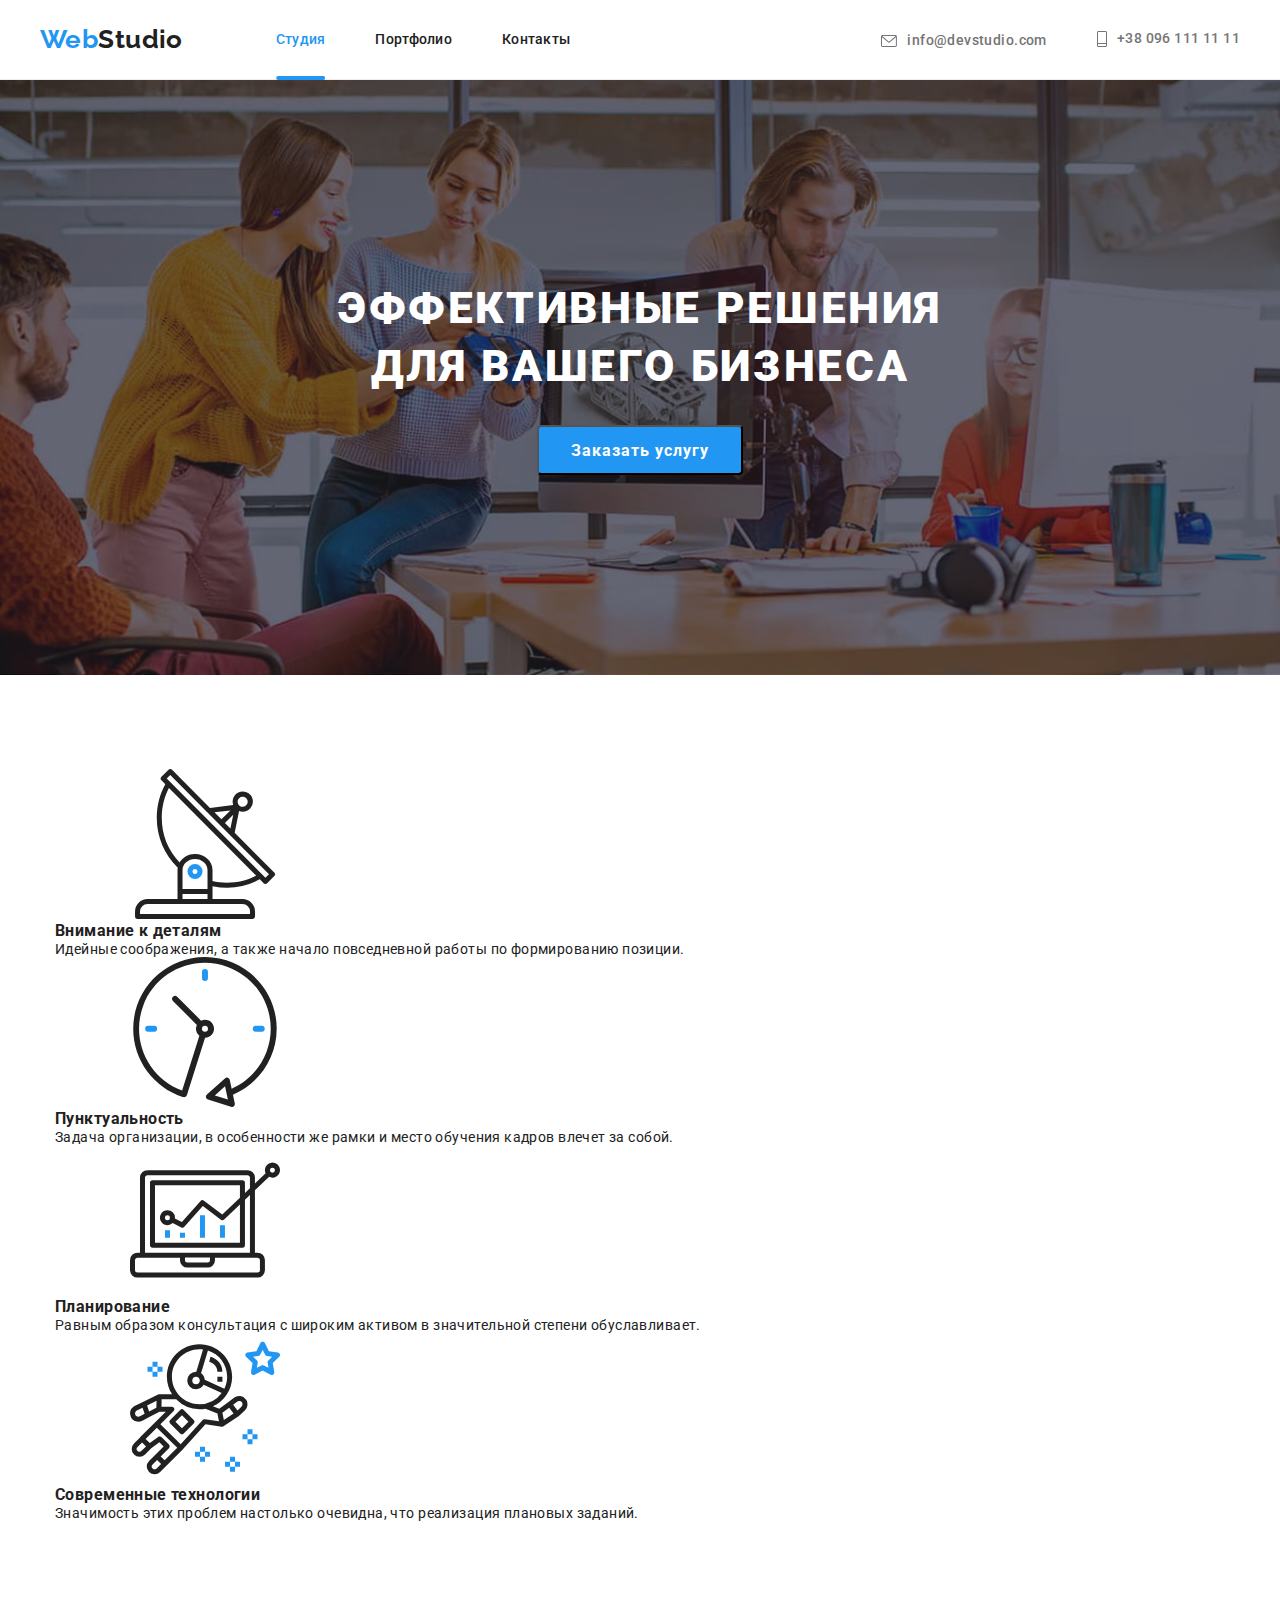
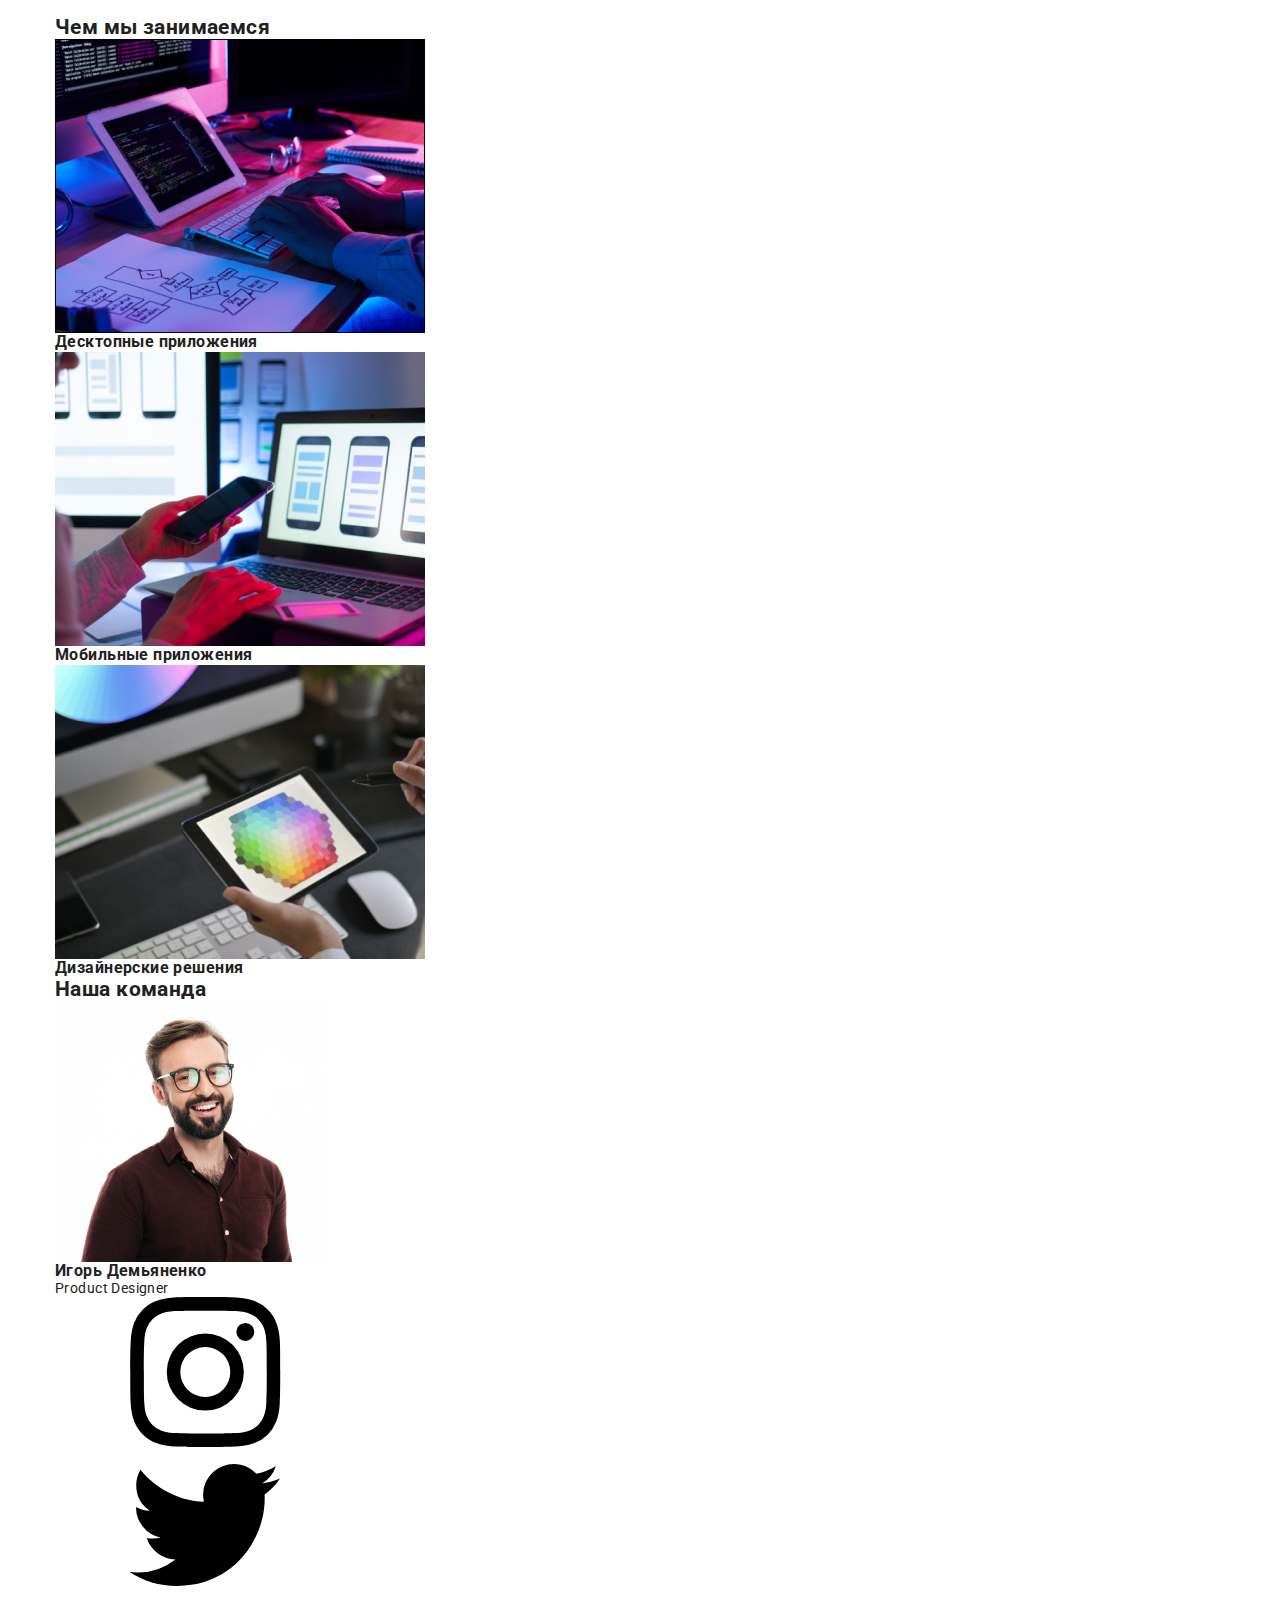
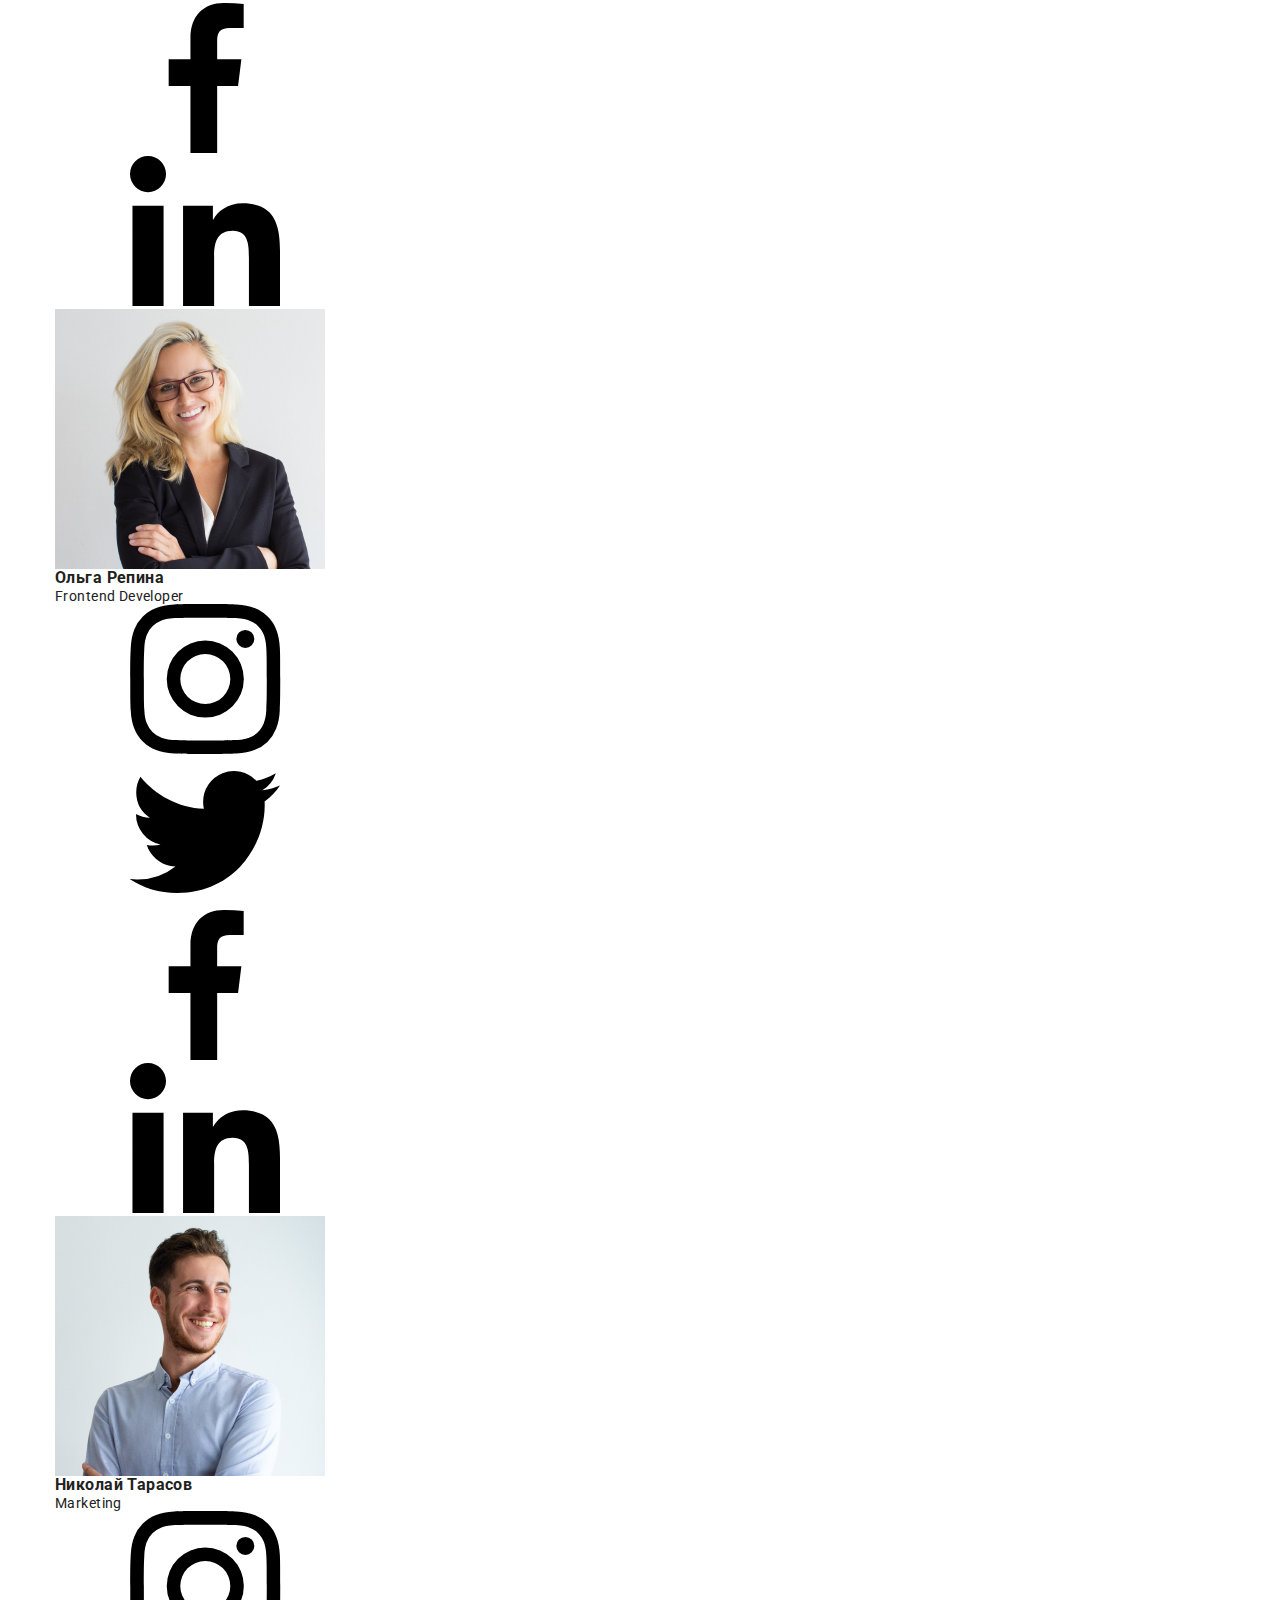
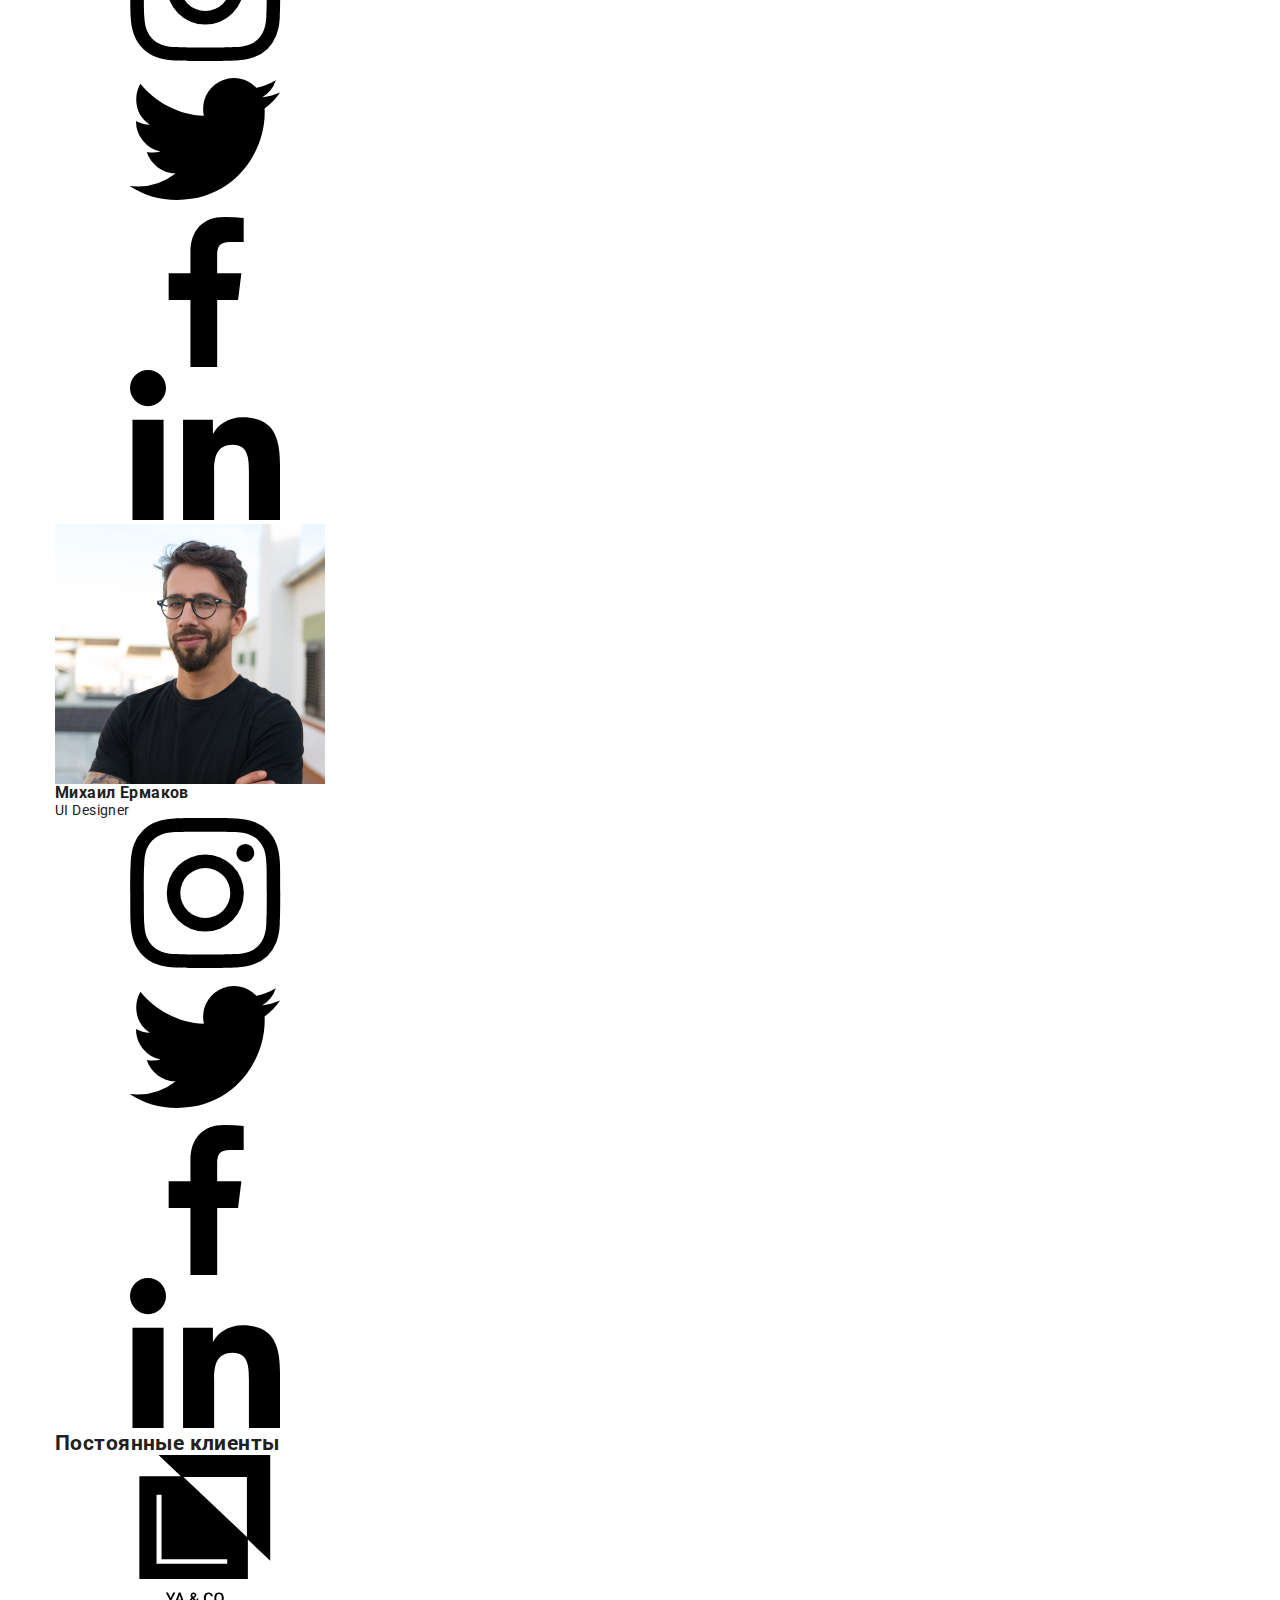
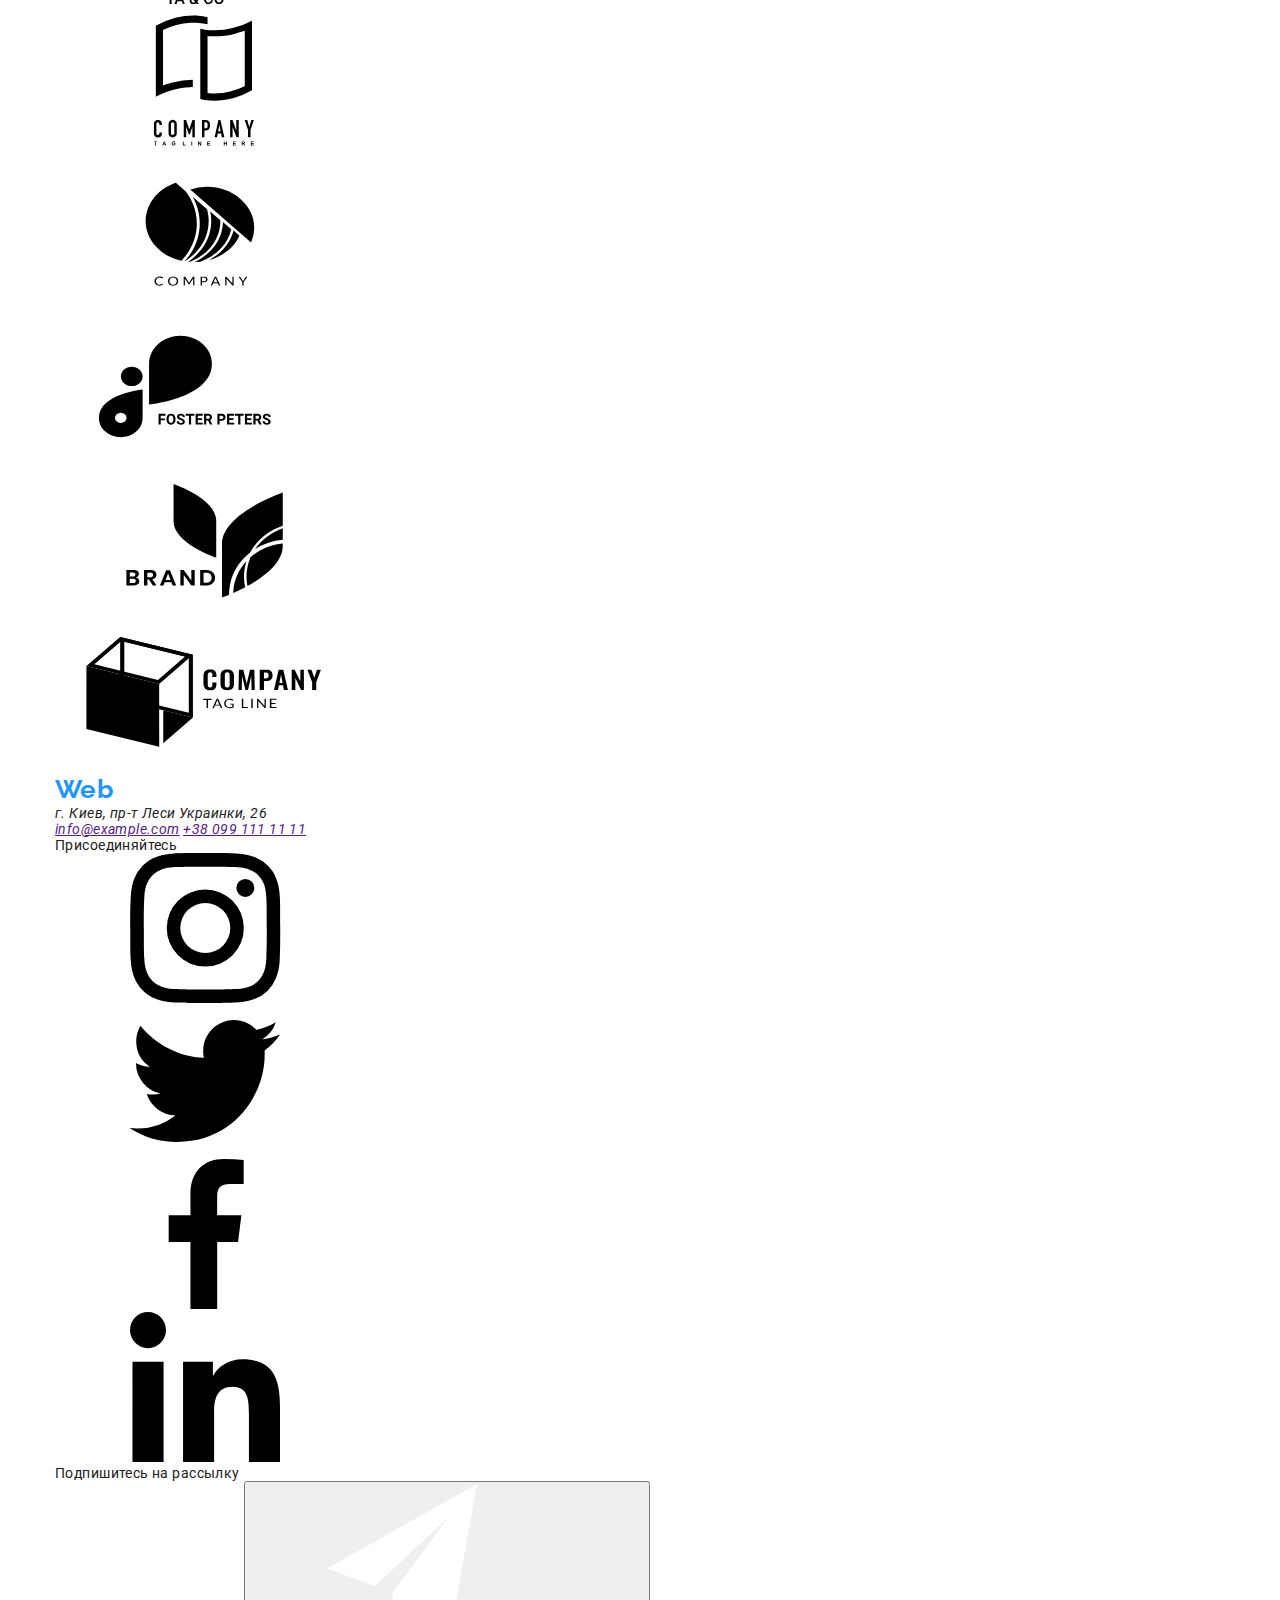
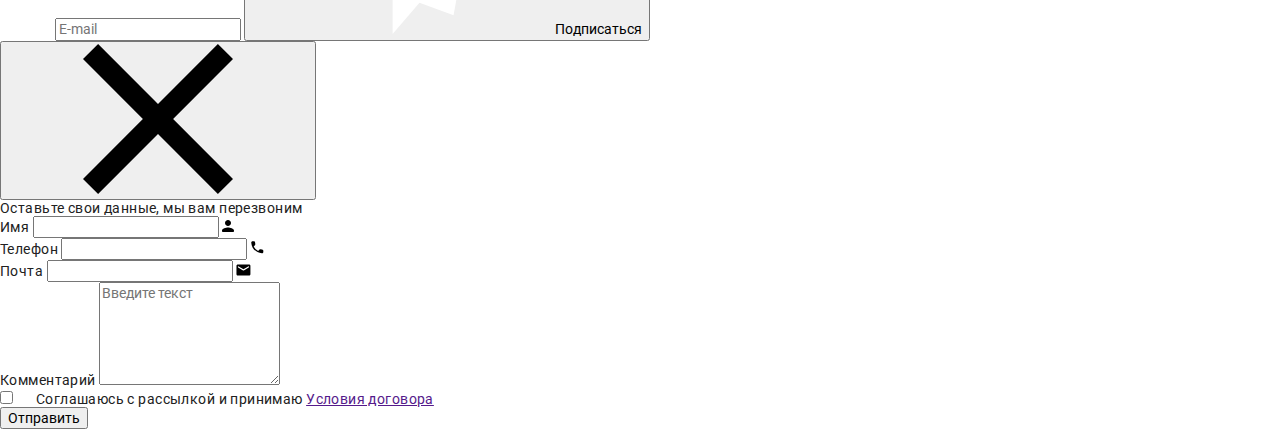
==== commit 92bcf206: "Добавляет SASS препроцессор" ====
--- a/index.html
+++ b/index.html
@@ -14,7 +14,7 @@
     <link rel="stylesheet" href="https://cdnjs.cloudflare.com/ajax/libs/modern-normalize/1.1.0/modern-normalize.min.css"
         integrity="sha512-wpPYUAdjBVSE4KJnH1VR1HeZfpl1ub8YT/NKx4PuQ5NmX2tKuGu6U/JRp5y+Y8XG2tV+wKQpNHVUX03MfMFn9Q=="
         crossorigin="anonymous" referrerpolicy="no-referrer" />
-    <link rel="stylesheet" href="./css/style.css">
+    <link rel="stylesheet" href="./css/main.min.css">
 </head>
 
 <body>
@@ -492,64 +492,66 @@
         </div>
     </footer>
 
-    <div class="backdrop is-hidden" data-modal>
+    <div class="backdrop backdrop--is-hidden" data-modal>
         <div class="modal">
-            <button type="button" class="modal-button" data-modal-close>
-                <svg class="modal-icon-close">
+            <button type="button" class="modal__button-close" data-modal-close>
+                <svg class="modal__icon-close">
                     <use href="./images/sprite.svg#close"></use>
                 </svg>
             </button>
             <form class="modal-form" name="modal-form" autocomplete="off">
-                <p class="modal-form-title">Оставьте свои данные, мы вам перезвоним</p>
-
-                <ul class="modal-form-list">
-
-                    <li class="modal-form-item">
-                        <label class="modal-form-label" for="user-name">Имя</label>
-                        <input class="modal-form-input" type="text" name="user-name" id="user-name" autocomplete="name">
-                        <svg class="modal-icon" width="12px" height="12px">
+                <p class="modal-form__title">Оставьте свои данные, мы вам перезвоним</p>
+
+                <ul class="modal-form__list">
+
+                    <li class="modal-form__item">
+                        <label class="modal-form__label" for="user-name">Имя</label>
+                        <input class="modal-form__input" type="text" name="user-name" id="user-name"
+                            autocomplete="name">
+                        <svg class="modal-form__icon " width="12px" height="12px">
                             <use href="./images/sprite.svg#name"></use>
                         </svg>
                     </li>
 
-                    <li class="modal-form-item">
-                        <label class="modal-form-label" for="user-phone">Телефон</label>
-                        <input class="modal-form-input" type="tel" name="user-phone" id="user-phone" autocomplete="tel">
-                        <svg class="modal-icon" width="13" height="13">
+                    <li class="modal-form__item">
+                        <label class="modal-form__label" for="user-phone">Телефон</label>
+                        <input class="modal-form__input" type="tel" name="user-phone" id="user-phone"
+                            autocomplete="tel">
+                        <svg class="modal-form__icon" width="13" height="13">
                             <use href="./images/sprite.svg#phonem"></use>
                         </svg>
                     </li>
 
-                    <li class="modal-form-item">
-                        <label class="modal-form-label" for="user-mail">Почта</label>
-                        <input class="modal-form-input" type="email" name="mail" id="user-mail" autocomplete="email">
-                        <svg class="modal-icon" width="15" height="12">
+                    <li class="modal-form__item">
+                        <label class="modal-form__label" for="user-mail">Почта</label>
+                        <input class="modal-form__input" type="email" name="mail" id="user-mail" autocomplete="email">
+                        <svg class="modal-form__icon modal-form__icon--hover" width="15" height="12">
                             <use href="./images/sprite.svg#mailm"></use>
                         </svg>
                     </li>
 
-                    <li class="modal-form-item">
-                        <label class="modal-form-label" for="comments">Комментарий</label>
-                        <textarea class="modal-form-textarea" name="comments" rows="6" id="comments"
+                    <li class="modal-form__item">
+                        <label class="modal-form__label" for="comments">Комментарий</label>
+                        <textarea class="modal-form__textarea" name="comments" rows="6" id="comments"
                             placeholder="Введите текст"></textarea>
                     </li>
 
                 </ul>
 
-                <p class="form-conditions">
-                    <label class="form-checkbox-label">
-                        <input class="form-checkbox" type="checkbox" name="condition" value="yes">
-                        <svg class="form-checkbox-icon" width="16px" height="16px">
+                <p class="conditions">
+                    <label class="conditions__label">
+                        <input class="conditions__checkbox" type="checkbox" name="condition" value="yes">
+                        <svg class="conditions__icon" width="16px" height="16px">
                             <use href="./images/sprite.svg#icon-check"></use>
                         </svg>
                         <span>Соглашаюсь с рассылкой и принимаю
-                            <a class="form-conditions-link" href=""> Условия договора
+                            <a class="conditions__link" href=""> Условия договора
                             </a>
                         </span>
                     </label>
                 </p>
 
-                <button type="submit" class="modal-form-button">Отправить</button>
+                <button type="submit" class="modal-form__button">Отправить</button>
 
 
             </form>
--- a/css/main.min.css
+++ b/css/main.min.css
@@ -0,0 +1,3 @@
+/*! modern-normalize v1.1.0 | MIT License | https://github.com/sindresorhus/modern-normalize */*,::before,::after{-webkit-box-sizing:border-box;box-sizing:border-box}html{line-height:1.15;-webkit-text-size-adjust:100%;-moz-tab-size:4;-o-tab-size:4;tab-size:4}body{margin:0;font-family:system-ui,-apple-system,"Segoe UI",Roboto,Helvetica,Arial,sans-serif,"Apple Color Emoji","Segoe UI Emoji"}hr{height:0;color:inherit}abbr[title]{-webkit-text-decoration:underline dotted;text-decoration:underline dotted}b,strong{font-weight:bolder}code,kbd,samp,pre{font-family:ui-monospace, SFMono-Regular, Consolas, "Liberation Mono", Menlo,+ monospace;font-size:1em}small{font-size:80%}sub,sup{font-size:75%;line-height:0;position:relative;vertical-align:baseline}sub{bottom:-0.25em}sup{top:-0.5em}table{text-indent:0;border-color:inherit}button,input,optgroup,select,textarea{font-family:inherit;font-size:100%;line-height:1.15;margin:0}button,select{text-transform:none}button,[type="button"],[type="reset"],[type="submit"]{-webkit-appearance:button}::-moz-focus-inner{border-style:none;padding:0}:-moz-focusring{outline:1px dotted ButtonText}:-moz-ui-invalid{box-shadow:none}legend{padding:0}progress{vertical-align:baseline}::-webkit-inner-spin-button,::-webkit-outer-spin-button{height:auto}[type="search"]{-webkit-appearance:textfield;outline-offset:-2px}::-webkit-search-decoration{-webkit-appearance:none}::-webkit-file-upload-button{-webkit-appearance:button;font:inherit}summary{display:list-item}body{color:#212121;font-size:14px;font-family:Roboto, sans-serif;font-style:normal;font-weight:normal;letter-spacing:0.03em}img{display:block}h1,h2,h3,p,a,ul{margin:0;padding:0}ul{list-style:none}.container{width:1200px;margin-right:auto;margin-left:auto;padding-left:15px;padding-right:15px}.visually-hidden{position:absolute;width:1px;height:1px;margin:-1px;border:0;padding:0;white-space:nowrap;-webkit-clip-path:inset(100%);clip-path:inset(100%);clip:rect(0 0 0 0);overflow:hidden}.header{border-bottom:1px solid #ececec}.header-section{background-color:var(--bg-color)}.header-section__nav,.header-section{padding:0;display:-webkit-box;display:-ms-flexbox;display:flex;-webkit-box-align:center;-ms-flex-align:center;align-items:center}.header-contact__item:nth-child(2){margin-left:50px}.header-contact{display:-webkit-box;display:-ms-flexbox;display:flex;-webkit-box-pack:center;-ms-flex-pack:center;justify-content:center;-webkit-box-align:baseline;-ms-flex-align:baseline;align-items:baseline;margin-left:auto}.header-contact__link{display:-webkit-box;display:-ms-flexbox;display:flex;-webkit-box-align:center;-ms-flex-align:center;align-items:center;color:#757575;text-decoration:none;font-weight:500;line-height:1.1em;-webkit-transition-property:color;transition-property:color;-webkit-transition-duration:250ms;transition-duration:250ms;-webkit-transition-timing-function:cubic-bezier(0.4, 0, 0.2, 1);transition-timing-function:cubic-bezier(0.4, 0, 0.2, 1)}.header-contact__link:hover{color:#2196f3}.header-contact__icon{display:-webkit-box;display:-ms-flexbox;display:flex;-webkit-box-align:center;-ms-flex-align:center;align-items:center;margin-right:10px;border:0;fill:#757575;-webkit-transition:fill 250ms cubic-bezier(0.4, 0, 0.2, 1);transition:fill 250ms cubic-bezier(0.4, 0, 0.2, 1)}.header-contact__link:hover .header-contact__icon{fill:#2196f3}.logo{color:#2196f3;font-family:Raleway, sans-serif;font-weight:bold;font-size:26px;line-height:1.2;text-decoration:none}.logo__color--black{color:#212121}.logo__color--white{color:#fff}.site-nav{display:-webkit-box;display:-ms-flexbox;display:flex;margin-left:93px;padding:0}.site-nav__item{position:relative;padding-top:32px;padding-bottom:32px;cursor:pointer}.site-nav__item:not(:last-child){margin-right:50px}.site-nav__link{display:block;color:#212121;text-decoration:none;font-weight:500;font-size:14px;line-height:1.1em;letter-spacing:0.02em;-webkit-transition-property:color;transition-property:color;-webkit-transition-duration:250ms;transition-duration:250ms;-webkit-transition-timing-function:var(--transition-timing);transition-timing-function:var(--transition-timing)}.site-nav__item:hover .site-nav__link,.site-nav__item:focus .site-nav__link{color:#2196f3}.site-nav__link--current{color:#2196f3}.site-nav__link--current::after{content:"";display:inline-block;position:absolute;width:100%;height:4px;bottom:-1px;left:50%;-webkit-transform:translateX(-50%);transform:translateX(-50%);background-color:#2196f3;border-radius:2px}.hero{max-width:1600px;margin-left:auto;margin-right:auto;background-image:-webkit-gradient(linear, left top, left bottom, from(rgba(47,48,58,0.4)), to(rgba(47,48,58,0.4))),url(../images/Img.jpg);background-image:linear-gradient(to bottom, rgba(47,48,58,0.4), rgba(47,48,58,0.4)),url(../images/Img.jpg);background-repeat:no-repeat;background-position:center;background-size:cover;text-align:center;padding:200px 0px}.hero__title{margin-bottom:30px;color:#fff;font-weight:900;font-size:44px;line-height:1.3;letter-spacing:0.06em;text-transform:uppercase}.hero__button{display:inline-block;position:relative;min-width:200px;height:50px;padding:10px 32px;border-radius:4px;color:#fff;background-color:#2196f3;font-size:16px;font-weight:bold;font-size:16px;line-height:1.8em;letter-spacing:0.06em;overflow:hidden;cursor:pointer;-webkit-transition:background-color 250ms cubic-bezier(0.4, 0, 0.2, 1);transition:background-color 250ms cubic-bezier(0.4, 0, 0.2, 1)}.hero__button:hover,.hero__button:focus{background-color:#188ce8}.section-advant{margin-bottom:0;padding-top:94px;padding-bottom:94px}
+/*# sourceMappingURL=main.min.css.map */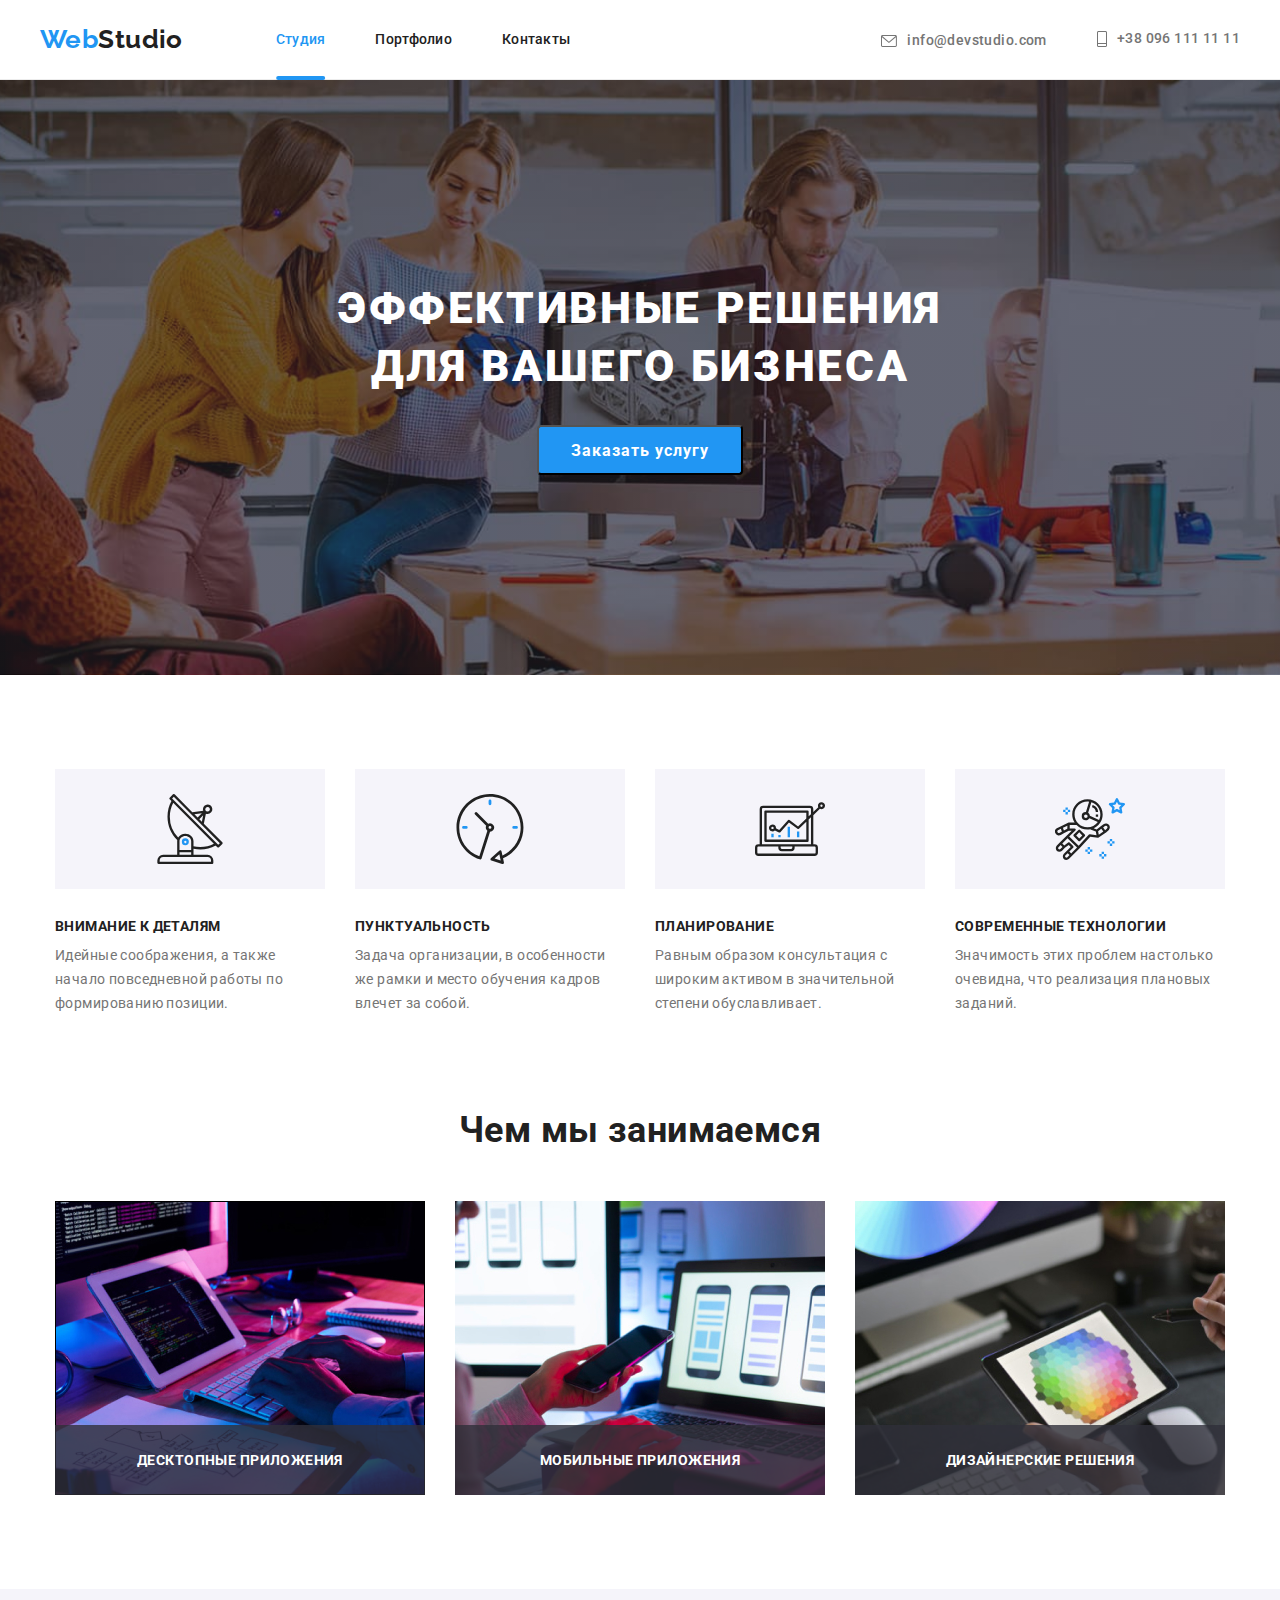
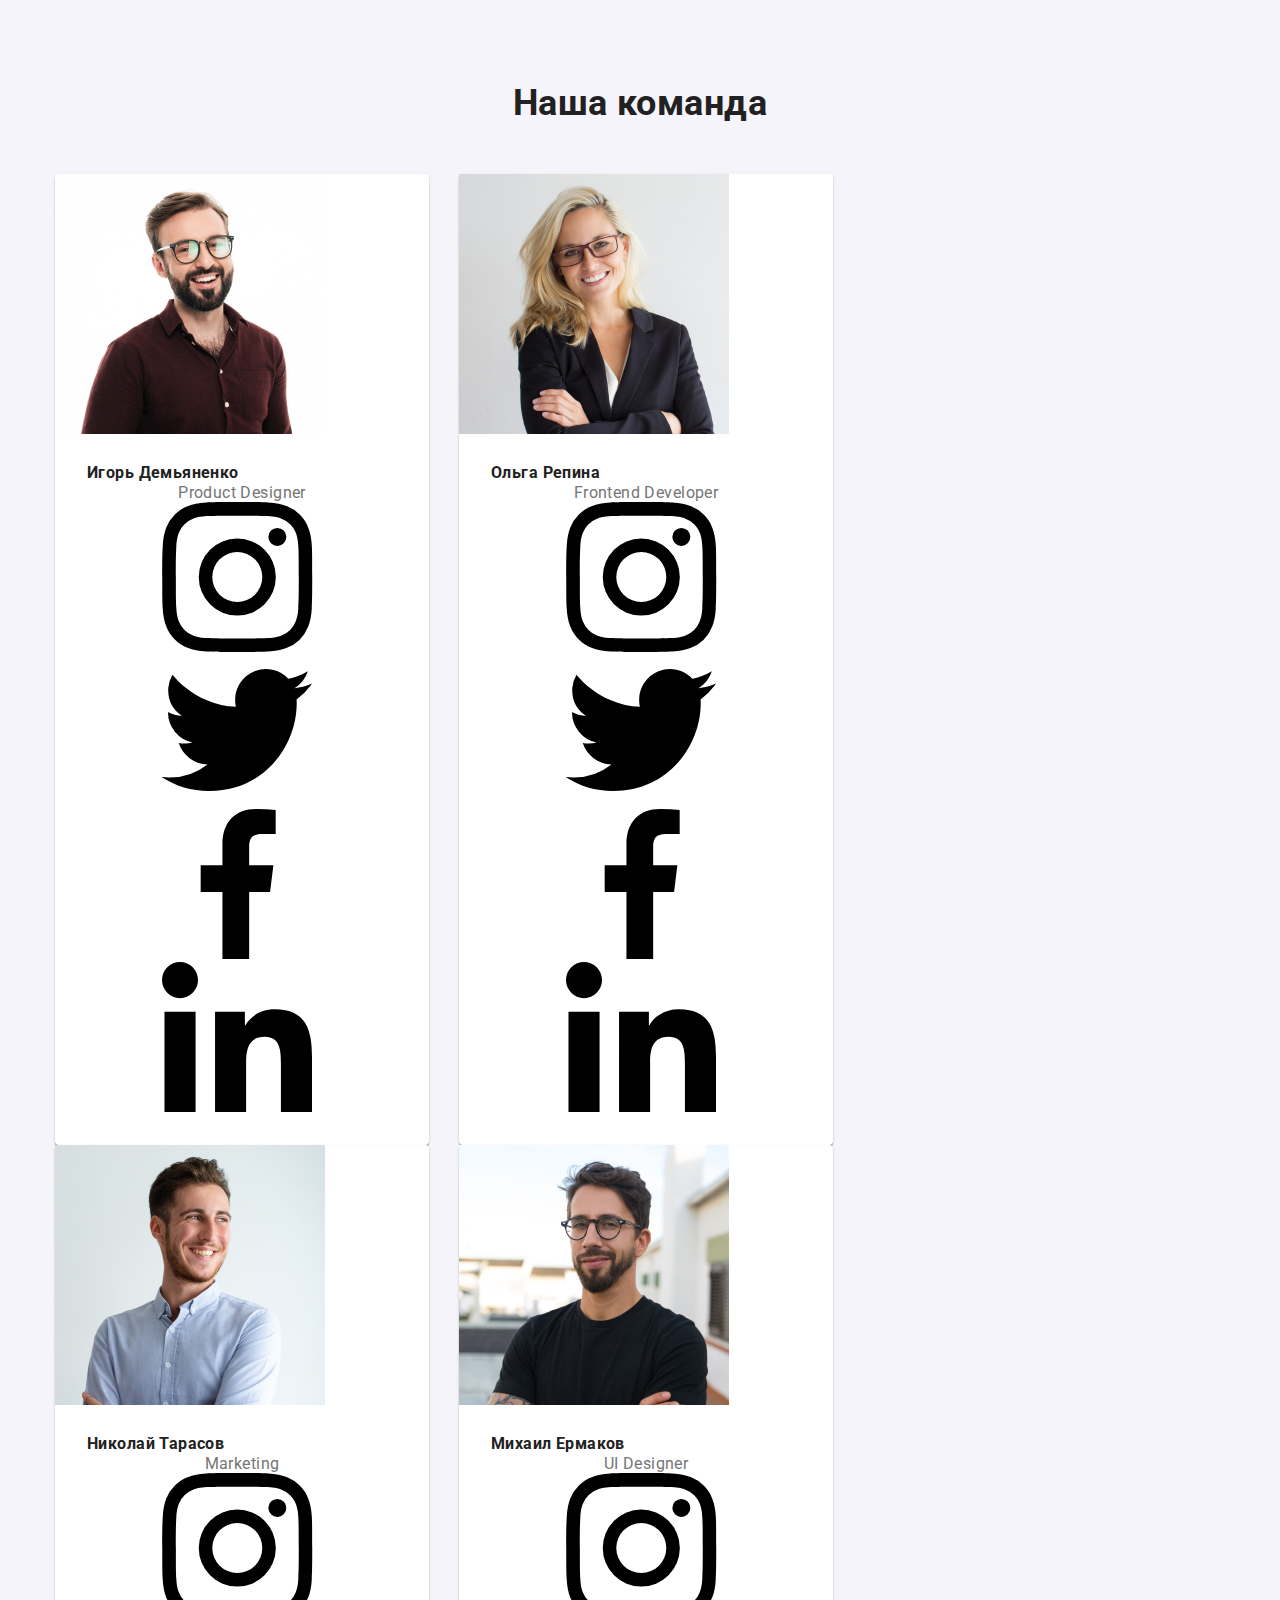
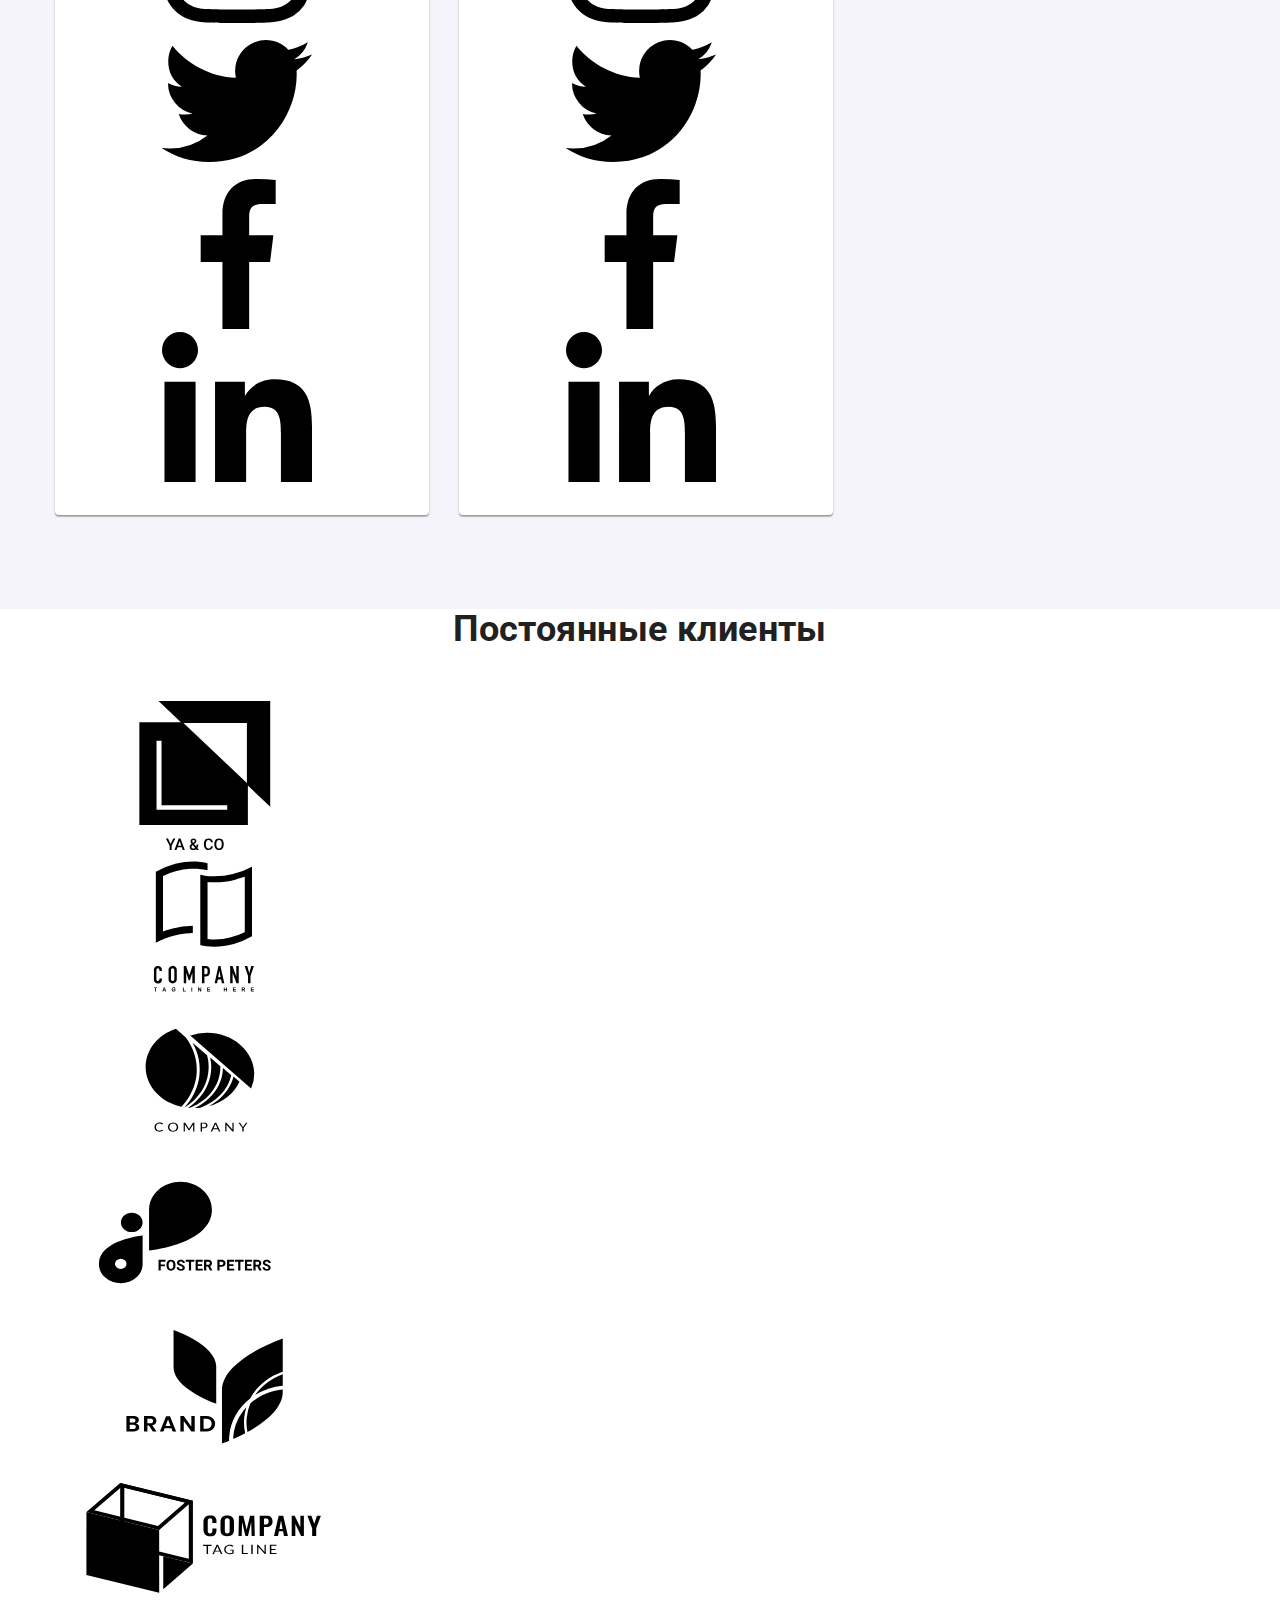
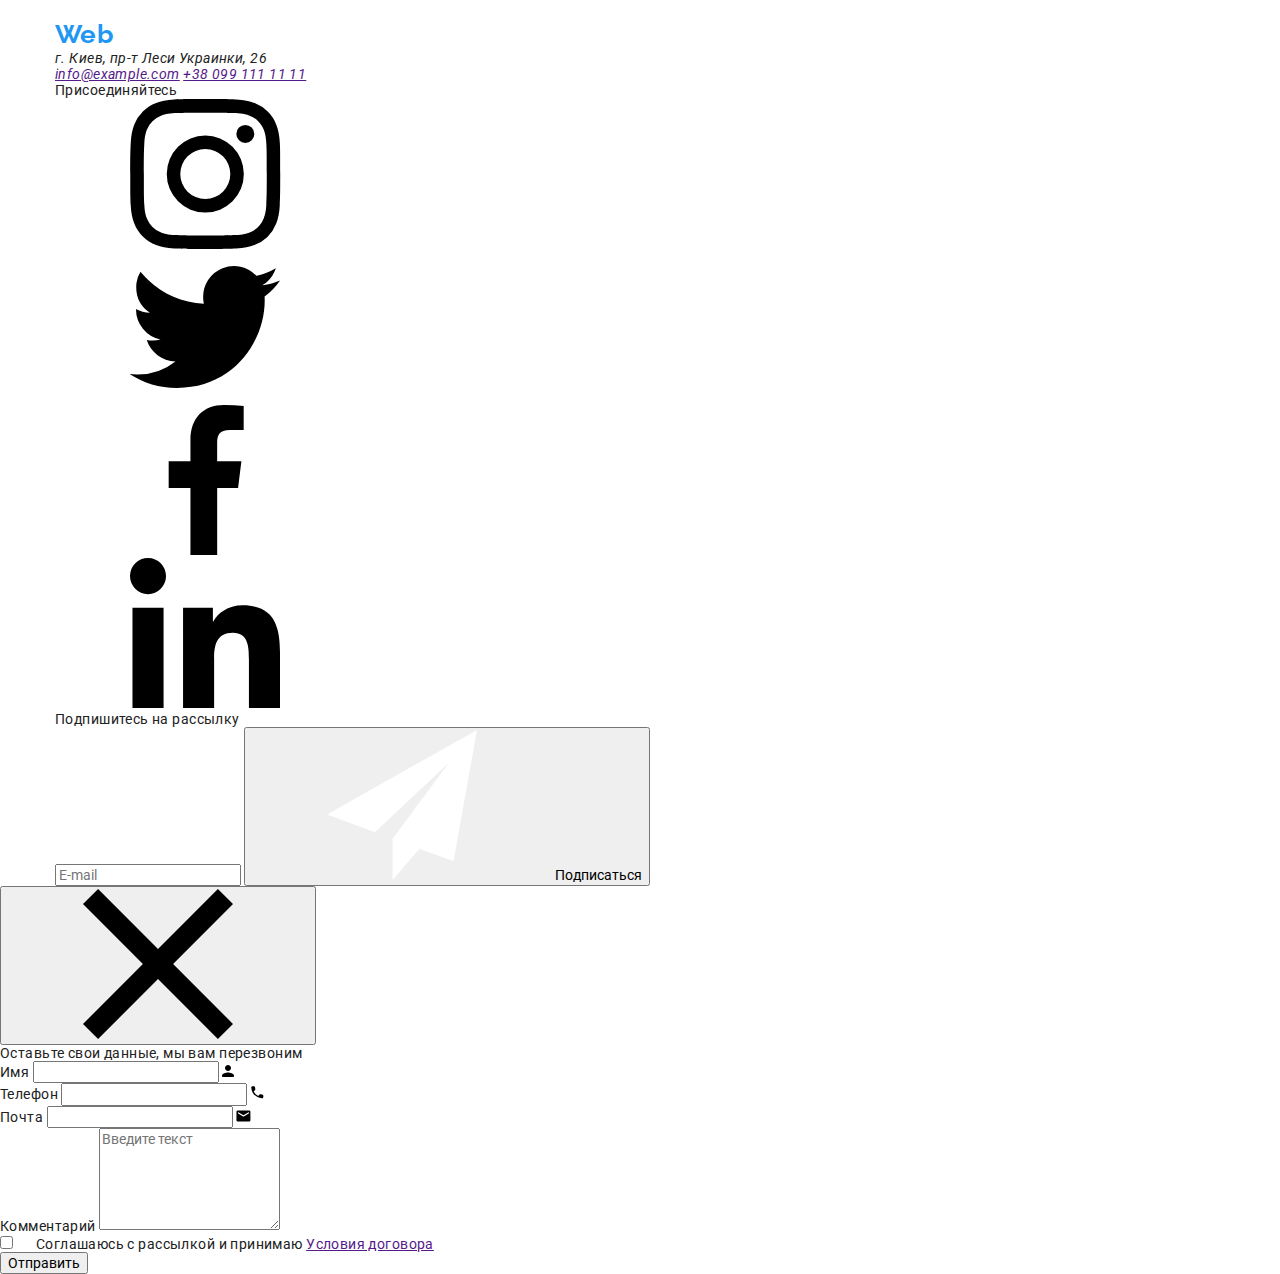
==== commit 4a7905d7: "Добавляет стили команды" ====
--- a/index.html
+++ b/index.html
@@ -187,7 +187,7 @@
         </section>
 
         <!--Наша команда-->
-        <section class="section-comand">
+        <section class="comand-section">
             <div class="container">
                 <h2 class="section-title">Наша команда</h2>
                 <ul class="comand-list">
--- a/css/main.min.css
+++ b/css/main.min.css
@@ -1,3 +1,3 @@
 /*! modern-normalize v1.1.0 | MIT License | https://github.com/sindresorhus/modern-normalize */*,::before,::after{-webkit-box-sizing:border-box;box-sizing:border-box}html{line-height:1.15;-webkit-text-size-adjust:100%;-moz-tab-size:4;-o-tab-size:4;tab-size:4}body{margin:0;font-family:system-ui,-apple-system,"Segoe UI",Roboto,Helvetica,Arial,sans-serif,"Apple Color Emoji","Segoe UI Emoji"}hr{height:0;color:inherit}abbr[title]{-webkit-text-decoration:underline dotted;text-decoration:underline dotted}b,strong{font-weight:bolder}code,kbd,samp,pre{font-family:ui-monospace, SFMono-Regular, Consolas, "Liberation Mono", Menlo,- monospace;font-size:1em}small{font-size:80%}sub,sup{font-size:75%;line-height:0;position:relative;vertical-align:baseline}sub{bottom:-0.25em}sup{top:-0.5em}table{text-indent:0;border-color:inherit}button,input,optgroup,select,textarea{font-family:inherit;font-size:100%;line-height:1.15;margin:0}button,select{text-transform:none}button,[type="button"],[type="reset"],[type="submit"]{-webkit-appearance:button}::-moz-focus-inner{border-style:none;padding:0}:-moz-focusring{outline:1px dotted ButtonText}:-moz-ui-invalid{box-shadow:none}legend{padding:0}progress{vertical-align:baseline}::-webkit-inner-spin-button,::-webkit-outer-spin-button{height:auto}[type="search"]{-webkit-appearance:textfield;outline-offset:-2px}::-webkit-search-decoration{-webkit-appearance:none}::-webkit-file-upload-button{-webkit-appearance:button;font:inherit}summary{display:list-item}body{color:#212121;font-size:14px;font-family:Roboto, sans-serif;font-style:normal;font-weight:normal;letter-spacing:0.03em}img{display:block}h1,h2,h3,p,a,ul{margin:0;padding:0}ul{list-style:none}.container{width:1200px;margin-right:auto;margin-left:auto;padding-left:15px;padding-right:15px}.visually-hidden{position:absolute;width:1px;height:1px;margin:-1px;border:0;padding:0;white-space:nowrap;-webkit-clip-path:inset(100%);clip-path:inset(100%);clip:rect(0 0 0 0);overflow:hidden}.header{border-bottom:1px solid #ececec}.header-section{background-color:var(--bg-color)}.header-section__nav,.header-section{padding:0;display:-webkit-box;display:-ms-flexbox;display:flex;-webkit-box-align:center;-ms-flex-align:center;align-items:center}.header-contact__item:nth-child(2){margin-left:50px}.header-contact{display:-webkit-box;display:-ms-flexbox;display:flex;-webkit-box-pack:center;-ms-flex-pack:center;justify-content:center;-webkit-box-align:baseline;-ms-flex-align:baseline;align-items:baseline;margin-left:auto}.header-contact__link{display:-webkit-box;display:-ms-flexbox;display:flex;-webkit-box-align:center;-ms-flex-align:center;align-items:center;color:#757575;text-decoration:none;font-weight:500;line-height:1.1em;-webkit-transition-property:color;transition-property:color;-webkit-transition-duration:250ms;transition-duration:250ms;-webkit-transition-timing-function:cubic-bezier(0.4, 0, 0.2, 1);transition-timing-function:cubic-bezier(0.4, 0, 0.2, 1)}.header-contact__link:hover{color:#2196f3}.header-contact__icon{display:-webkit-box;display:-ms-flexbox;display:flex;-webkit-box-align:center;-ms-flex-align:center;align-items:center;margin-right:10px;border:0;fill:#757575;-webkit-transition:fill 250ms cubic-bezier(0.4, 0, 0.2, 1);transition:fill 250ms cubic-bezier(0.4, 0, 0.2, 1)}.header-contact__link:hover .header-contact__icon{fill:#2196f3}.logo{color:#2196f3;font-family:Raleway, sans-serif;font-weight:bold;font-size:26px;line-height:1.2;text-decoration:none}.logo__color--black{color:#212121}.logo__color--white{color:#fff}.site-nav{display:-webkit-box;display:-ms-flexbox;display:flex;margin-left:93px;padding:0}.site-nav__item{position:relative;padding-top:32px;padding-bottom:32px;cursor:pointer}.site-nav__item:not(:last-child){margin-right:50px}.site-nav__link{display:block;color:#212121;text-decoration:none;font-weight:500;font-size:14px;line-height:1.1em;letter-spacing:0.02em;-webkit-transition-property:color;transition-property:color;-webkit-transition-duration:250ms;transition-duration:250ms;-webkit-transition-timing-function:var(--transition-timing);transition-timing-function:var(--transition-timing)}.site-nav__item:hover .site-nav__link,.site-nav__item:focus .site-nav__link{color:#2196f3}.site-nav__link--current{color:#2196f3}.site-nav__link--current::after{content:"";display:inline-block;position:absolute;width:100%;height:4px;bottom:-1px;left:50%;-webkit-transform:translateX(-50%);transform:translateX(-50%);background-color:#2196f3;border-radius:2px}.hero{max-width:1600px;margin-left:auto;margin-right:auto;background-image:-webkit-gradient(linear, left top, left bottom, from(rgba(47,48,58,0.4)), to(rgba(47,48,58,0.4))),url(../images/Img.jpg);background-image:linear-gradient(to bottom, rgba(47,48,58,0.4), rgba(47,48,58,0.4)),url(../images/Img.jpg);background-repeat:no-repeat;background-position:center;background-size:cover;text-align:center;padding:200px 0px}.hero__title{margin-bottom:30px;color:#fff;font-weight:900;font-size:44px;line-height:1.3;letter-spacing:0.06em;text-transform:uppercase}.hero__button{display:inline-block;position:relative;min-width:200px;height:50px;padding:10px 32px;border-radius:4px;color:#fff;background-color:#2196f3;font-size:16px;font-weight:bold;font-size:16px;line-height:1.8em;letter-spacing:0.06em;overflow:hidden;cursor:pointer;-webkit-transition:background-color 250ms cubic-bezier(0.4, 0, 0.2, 1);transition:background-color 250ms cubic-bezier(0.4, 0, 0.2, 1)}.hero__button:hover,.hero__button:focus{background-color:#188ce8}.section-advant{margin-bottom:0;padding-top:94px;padding-bottom:94px}
+ monospace;font-size:1em}small{font-size:80%}sub,sup{font-size:75%;line-height:0;position:relative;vertical-align:baseline}sub{bottom:-0.25em}sup{top:-0.5em}table{text-indent:0;border-color:inherit}button,input,optgroup,select,textarea{font-family:inherit;font-size:100%;line-height:1.15;margin:0}button,select{text-transform:none}button,[type="button"],[type="reset"],[type="submit"]{-webkit-appearance:button}::-moz-focus-inner{border-style:none;padding:0}:-moz-focusring{outline:1px dotted ButtonText}:-moz-ui-invalid{box-shadow:none}legend{padding:0}progress{vertical-align:baseline}::-webkit-inner-spin-button,::-webkit-outer-spin-button{height:auto}[type="search"]{-webkit-appearance:textfield;outline-offset:-2px}::-webkit-search-decoration{-webkit-appearance:none}::-webkit-file-upload-button{-webkit-appearance:button;font:inherit}summary{display:list-item}body{color:#212121;font-size:14px;font-family:Roboto, sans-serif;font-style:normal;font-weight:normal;letter-spacing:0.03em}img{display:block}h1,h2,h3,p,a,ul{margin:0;padding:0}ul{list-style:none}.container{width:1200px;margin-right:auto;margin-left:auto;padding-left:15px;padding-right:15px}.visually-hidden{position:absolute;width:1px;height:1px;margin:-1px;border:0;padding:0;white-space:nowrap;-webkit-clip-path:inset(100%);clip-path:inset(100%);clip:rect(0 0 0 0);overflow:hidden}.header{border-bottom:1px solid #ececec}.header-section{background-color:var(--bg-color)}.header-section__nav,.header-section{padding:0;display:-webkit-box;display:-ms-flexbox;display:flex;-webkit-box-align:center;-ms-flex-align:center;align-items:center}.header-contact__item:nth-child(2){margin-left:50px}.header-contact{display:-webkit-box;display:-ms-flexbox;display:flex;-webkit-box-pack:center;-ms-flex-pack:center;justify-content:center;-webkit-box-align:baseline;-ms-flex-align:baseline;align-items:baseline;margin-left:auto}.header-contact__link{display:-webkit-box;display:-ms-flexbox;display:flex;-webkit-box-align:center;-ms-flex-align:center;align-items:center;color:#757575;text-decoration:none;font-weight:500;line-height:1.1em;-webkit-transition-property:color;transition-property:color;-webkit-transition-duration:250ms;transition-duration:250ms;-webkit-transition-timing-function:cubic-bezier(0.4, 0, 0.2, 1);transition-timing-function:cubic-bezier(0.4, 0, 0.2, 1)}.header-contact__link:hover{color:#2196f3}.header-contact__icon{display:-webkit-box;display:-ms-flexbox;display:flex;-webkit-box-align:center;-ms-flex-align:center;align-items:center;margin-right:10px;border:0;fill:#757575;-webkit-transition:fill 250ms cubic-bezier(0.4, 0, 0.2, 1);transition:fill 250ms cubic-bezier(0.4, 0, 0.2, 1)}.header-contact__link:hover .header-contact__icon{fill:#2196f3}.logo{color:#2196f3;font-family:Raleway, sans-serif;font-weight:bold;font-size:26px;line-height:1.2;text-decoration:none}.logo__color--black{color:#212121}.logo__color--white{color:#fff}.site-nav{display:-webkit-box;display:-ms-flexbox;display:flex;margin-left:93px;padding:0}.site-nav__item{position:relative;padding-top:32px;padding-bottom:32px;cursor:pointer}.site-nav__item:not(:last-child){margin-right:50px}.site-nav__link{display:block;color:#212121;text-decoration:none;font-weight:500;font-size:14px;line-height:1.1em;letter-spacing:0.02em;-webkit-transition-property:color;transition-property:color;-webkit-transition-duration:250ms;transition-duration:250ms;-webkit-transition-timing-function:var(--transition-timing);transition-timing-function:var(--transition-timing)}.site-nav__item:hover .site-nav__link,.site-nav__item:focus .site-nav__link{color:#2196f3}.site-nav__link--current{color:#2196f3}.site-nav__link--current::after{content:"";display:inline-block;position:absolute;width:100%;height:4px;bottom:-1px;left:50%;-webkit-transform:translateX(-50%);transform:translateX(-50%);background-color:#2196f3;border-radius:2px}.hero{max-width:1600px;margin-left:auto;margin-right:auto;background-image:-webkit-gradient(linear, left top, left bottom, from(rgba(47,48,58,0.4)), to(rgba(47,48,58,0.4))),url(../images/Img.jpg);background-image:linear-gradient(to bottom, rgba(47,48,58,0.4), rgba(47,48,58,0.4)),url(../images/Img.jpg);background-repeat:no-repeat;background-position:center;background-size:cover;text-align:center;padding:200px 0px}.hero__title{margin-bottom:30px;color:#fff;font-weight:900;font-size:44px;line-height:1.3;letter-spacing:0.06em;text-transform:uppercase}.hero__button{display:inline-block;position:relative;min-width:200px;height:50px;padding:10px 32px;border-radius:4px;color:#fff;background-color:#2196f3;font-size:16px;font-weight:bold;font-size:16px;line-height:1.8em;letter-spacing:0.06em;overflow:hidden;cursor:pointer;-webkit-transition:background-color 250ms cubic-bezier(0.4, 0, 0.2, 1);transition:background-color 250ms cubic-bezier(0.4, 0, 0.2, 1)}.hero__button:hover,.hero__button:focus{background-color:#188ce8}.section-advant{margin-bottom:0;padding-top:94px;padding-bottom:94px}.section-title{margin-bottom:50px;font-weight:700;font-size:36px;text-align:center}.advantage-list{display:-webkit-box;display:-ms-flexbox;display:flex;-ms-flex-wrap:wrap;flex-wrap:wrap;margin:0;padding:0}.advantage-list__item{width:270px}.advantage-list__item:not(:last-child){margin-right:30px}.advant__icon-container{display:-webkit-inline-box;display:-ms-inline-flexbox;display:inline-flex;-webkit-box-pack:center;-ms-flex-pack:center;justify-content:center;-webkit-box-align:center;-ms-flex-align:center;align-items:center;margin-bottom:30px;width:270px;height:120px;background-color:#f5f4fa}.advant__icon{width:70px;height:70px}.advant__subtitle{margin-top:0;margin-bottom:10px;font-size:14px;font-weight:bold;line-height:1.1em;letter-spacing:0.03em;text-transform:uppercase}.advant__descript{color:#757575;line-height:1.7em}.section-works{margin:0;padding-bottom:94px}.section-title{margin-bottom:50px}.works-list{display:-webkit-box;display:-ms-flexbox;display:flex;-ms-flex-wrap:wrap;flex-wrap:wrap;margin:0;padding:0;list-style-type:none}.works-list__item{max-width:calc((100%-60px) / 3)}.works-list__item:not(:nth-child(3n+3)){margin-right:30px}.works-list__item:nth-child(n+4){margin-top:30px}.works{width:100%;position:relative}.works__title-container{position:absolute;bottom:0;padding-top:27px;padding-bottom:27px;width:100%;background-color:rgba(47,48,58,0.8)}.works__title{padding:0;color:#fff;font-size:14px;font-weight:700;text-align:center;text-transform:uppercase}.comand-section{background-color:#f5f4fa;padding-top:94px;padding-bottom:94px}.comand-list{display:-webkit-box;display:-ms-flexbox;display:flex;-ms-flex-wrap:wrap;flex-wrap:wrap;margin:0;padding:0;list-style:none}.comand-list__item{max-width:calc((100%-90px) / 4);background-color:#fff;border-radius:4px;-webkit-box-shadow:0px 1px 3px rgba(0,0,0,0.12),0px 1px 1px rgba(0,0,0,0.14),0px 2px 1px rgba(0,0,0,0.2);box-shadow:0px 1px 3px rgba(0,0,0,0.12),0px 1px 1px rgba(0,0,0,0.14),0px 2px 1px rgba(0,0,0,0.2)}.comand-list__item:not(:nth-child(4n+4)){margin-right:30px}.team__content{display:block;padding:30px 32px}.team_subtitle{margin-bottom:10px;font-size:16px;font-weight:500;line-height:1.2;text-align:center}.team__descript{color:#757575;font-size:16px;line-height:1.2;text-align:center}.team_icon-list{display:-webkit-box;display:-ms-flexbox;display:flex;margin-top:16px}.team__icon-item{margin:0;padding:0}.team__icon-item:not(:last-child){margin-right:10px}
 /*# sourceMappingURL=main.min.css.map */